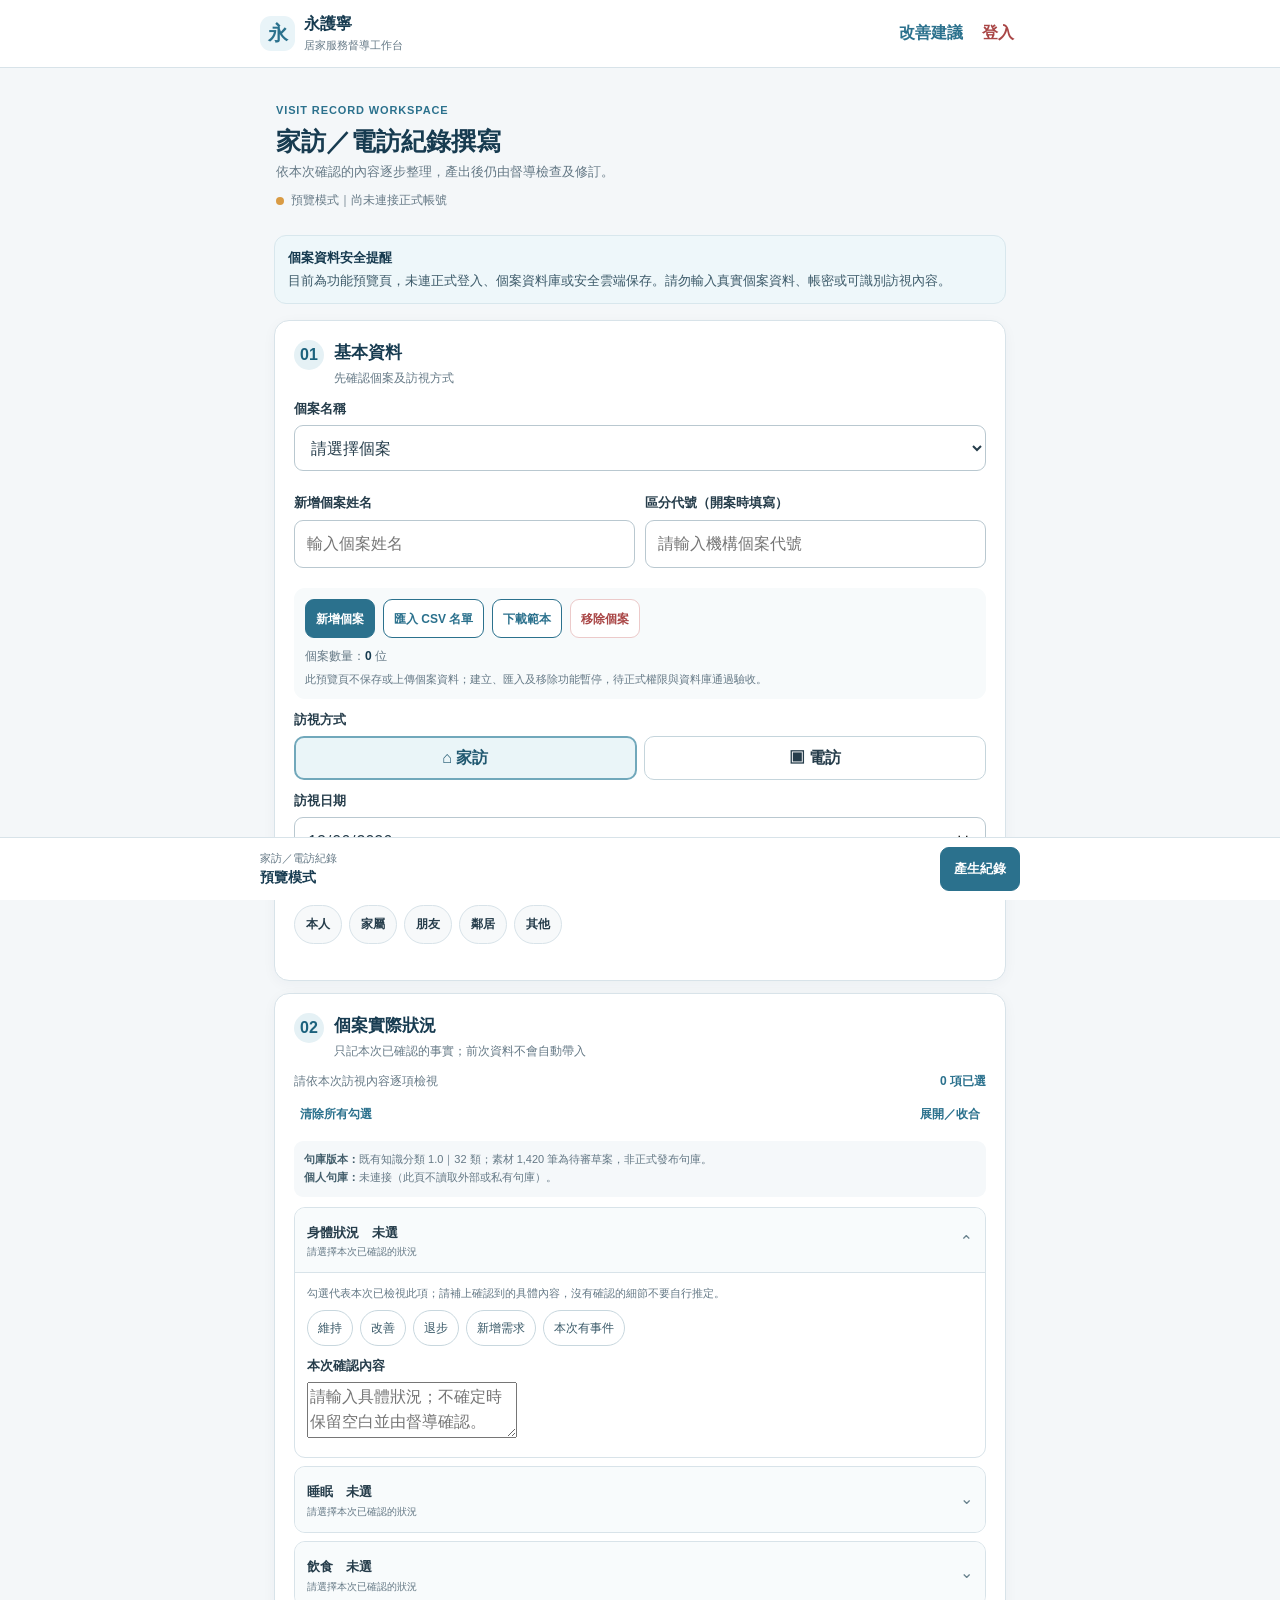
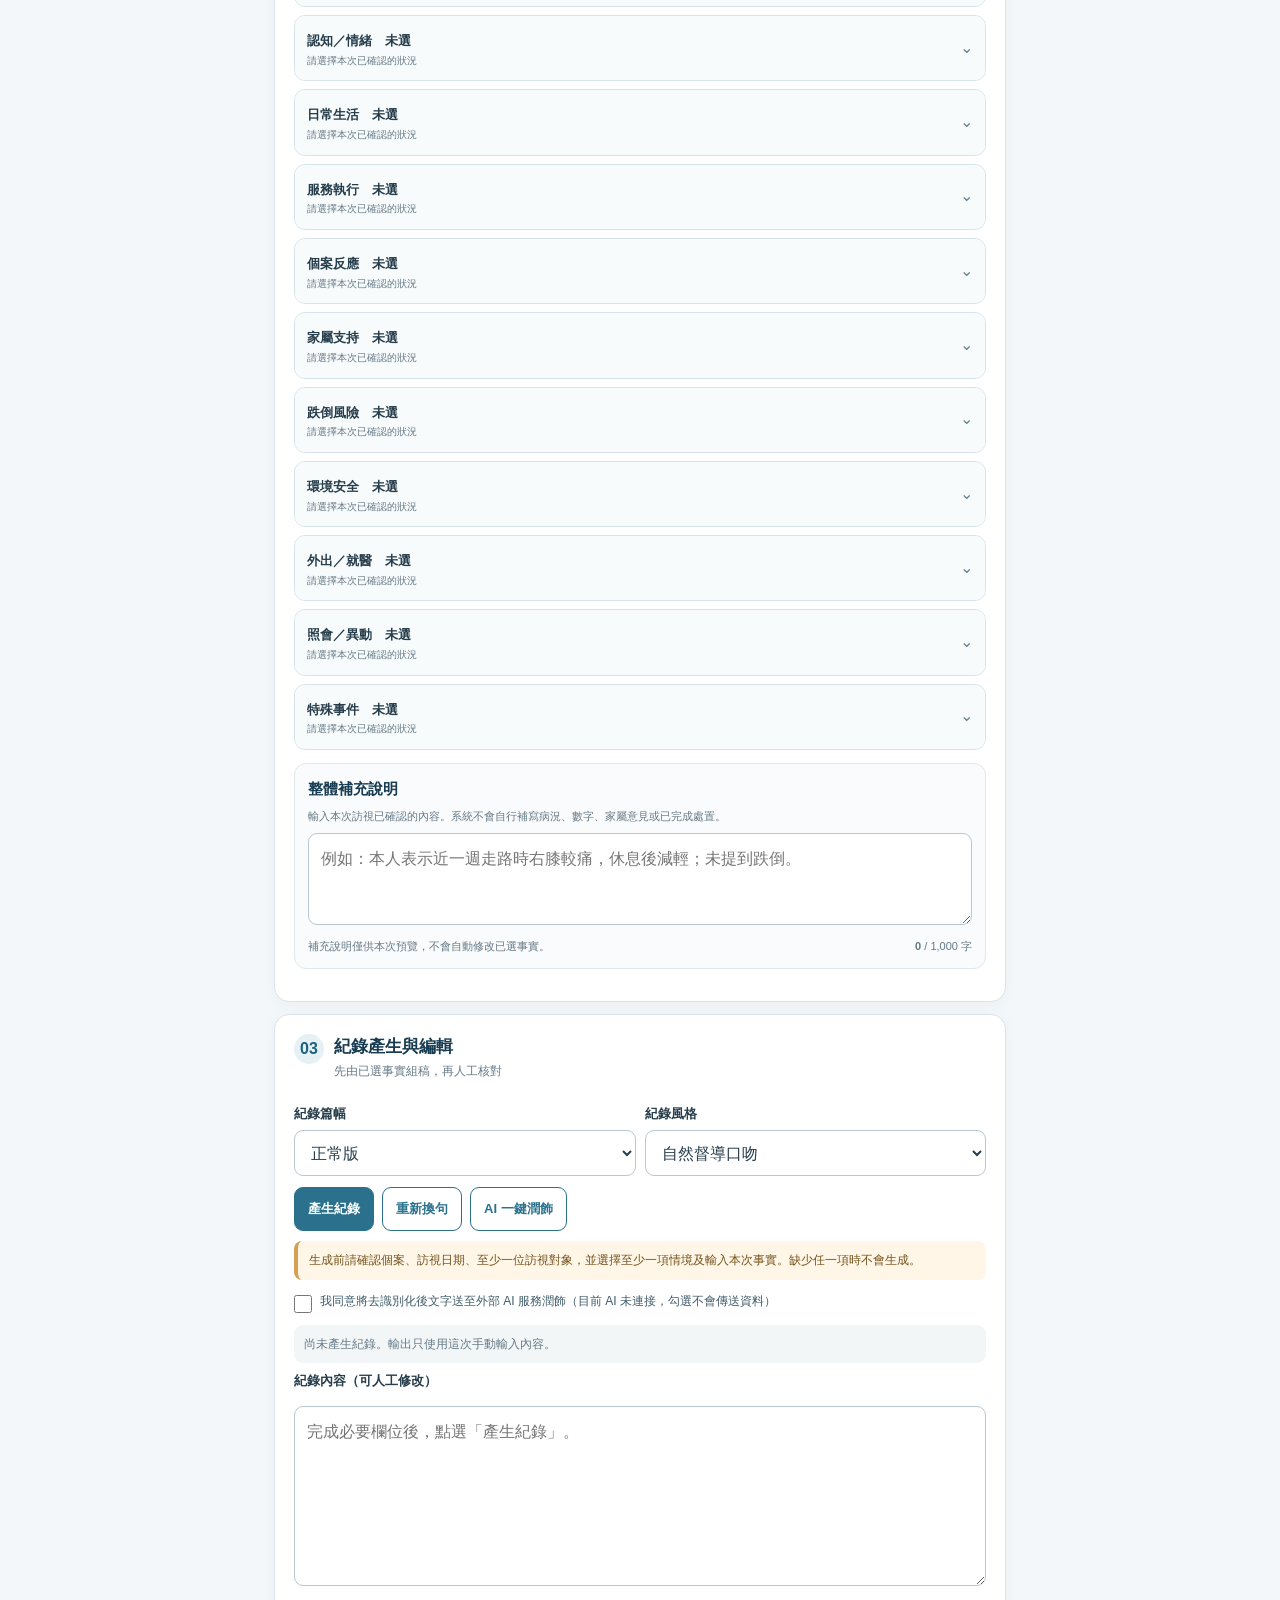
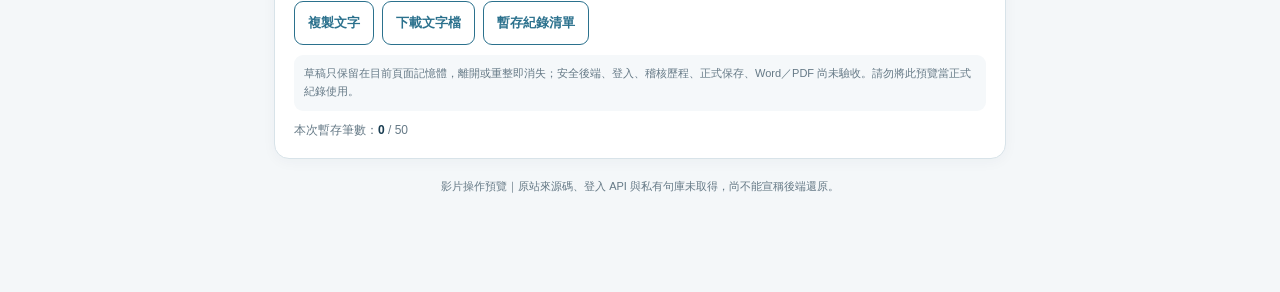
==== video-visit/index.html @ c1dadbeb "feat: add video-faithful visit workbench preview" ====
<!doctype html>
<html lang="zh-Hant">
<head>
<meta charset="utf-8">
<meta name="viewport" content="width=device-width, initial-scale=1, viewport-fit=cover">
<meta name="theme-color" content="#f6f9fb">
<title>家電訪紀錄撰寫｜影片操作預覽</title>
<style>
:root{--navy:#173b50;--blue:#2b718d;--blue2:#e9f4f8;--ink:#263d4b;--muted:#657986;--line:#d8e3e9;--bg:#f4f7f9;--paper:#fff;--warm:#fff6e7;--orange:#986421;--red:#a94646;--green:#24674e;--r:15px}
*{box-sizing:border-box}html{font-family:-apple-system,BlinkMacSystemFont,"Noto Sans TC","Microsoft JhengHei",sans-serif;color:var(--ink);font-size:16px;scroll-behavior:smooth}body{margin:0;background:var(--bg);line-height:1.55}button,input,select,textarea{font:inherit}button{touch-action:manipulation;cursor:pointer}button:focus-visible,input:focus-visible,select:focus-visible,textarea:focus-visible{outline:3px solid #dfa54e;outline-offset:2px}header{background:#fff;border-bottom:1px solid var(--line);padding:12px max(15px,env(safe-area-inset-left));position:sticky;top:0;z-index:4}.headrow{max-width:760px;margin:auto;display:flex;align-items:center;justify-content:space-between;gap:10px}.brand{display:flex;align-items:center;gap:9px;font-weight:800;color:var(--navy)}.brandmark{width:35px;height:35px;border-radius:11px;background:var(--blue2);display:grid;place-items:center;color:var(--blue);font-size:20px}.brand small{display:block;color:var(--muted);font-weight:500;font-size:11px}.head-actions{display:flex;gap:7px}.linkbtn{border:0;background:transparent;color:var(--blue);padding:9px 6px;font-weight:700}.head-actions .linkbtn:last-child{color:var(--red)}main{max-width:760px;margin:auto;padding:16px 14px calc(86px + env(safe-area-inset-bottom))}.eyebrow{font-size:11px;letter-spacing:.08em;color:var(--blue);font-weight:800}.hero{padding:4px 2px 13px}.hero h1{font-size:21px;line-height:1.35;margin:3px 0 4px;color:var(--navy)}.hero p{margin:0;color:var(--muted);font-size:13px}.login-state{margin-top:9px;display:flex;align-items:center;gap:7px;color:var(--muted);font-size:12px}.dot{width:8px;height:8px;border-radius:50%;background:#d99b44;display:inline-block}.notice{border:1px solid #d8e7ed;background:#eef7fa;border-radius:12px;padding:12px 13px;margin:12px 0 16px;font-size:13px;color:#3b5968}.notice strong{display:block;color:var(--navy);margin-bottom:3px}.card{border:1px solid var(--line);border-radius:var(--r);background:var(--paper);padding:15px;margin:12px 0;box-shadow:0 3px 14px #193b4a0a}.step-title{display:flex;align-items:flex-start;gap:10px;margin-bottom:12px}.step-no{border-radius:50%;width:30px;height:30px;flex:none;display:grid;place-items:center;background:#e5f1f5;color:#1c627d;font-weight:800}.step-title h2{font-size:17px;color:var(--navy);margin:0}.step-title p{font-size:12px;color:var(--muted);margin:2px 0 0}.field{margin:11px 0}.field label,.label{display:block;font-weight:700;font-size:13px;margin:0 0 6px}.field input,.field select,.field textarea,.extra textarea,.record-editor{width:100%;border:1px solid #b9c8d0;background:white;border-radius:9px;padding:11px 12px;min-height:46px;color:var(--ink)}.field textarea,.extra textarea,.record-editor{line-height:1.7;resize:vertical}.hint{display:block;font-size:11px;color:var(--muted);margin-top:5px}.row{display:grid;grid-template-columns:1fr 1fr;gap:10px}.btnrow{display:flex;gap:8px;flex-wrap:wrap}.btn{min-height:44px;border:1px solid var(--blue);border-radius:9px;padding:9px 13px;background:var(--blue);color:white;font-size:13px;font-weight:750}.btn.secondary{background:white;color:var(--blue)}.btn.soft{background:var(--blue2);border-color:#c5dce5;color:#24586d}.btn.danger{background:#fff;border-color:#eccaca;color:var(--red)}.btn:disabled{opacity:.52;cursor:not-allowed}.case-tools{background:#f7fafb;border-radius:11px;padding:11px;margin-top:9px}.case-tools .btn{min-height:39px;padding:7px 10px;font-size:12px}.case-count{font-size:12px;color:var(--muted);margin:9px 0 0}.case-count b{color:var(--navy)}.segmented{display:grid;grid-template-columns:1fr 1fr;gap:7px}.segmented button{min-height:44px;border-radius:10px;border:1px solid #c5d5dc;background:#fff;color:var(--ink);font-weight:750}.segmented button[aria-pressed=true]{background:#eaf5f8;border:2px solid #71a8bb;color:#205870}.visit-target{display:flex;flex-wrap:wrap;gap:7px}.target{position:relative}.target input{position:absolute;opacity:0}.target span{display:inline-flex;min-height:39px;align-items:center;padding:7px 11px;border-radius:999px;background:#f7f9fa;border:1px solid var(--line);font-size:12px}.target input:checked+span{background:#e8f3f7;border-color:#78aabd;color:#205b73;font-weight:750}.question-meta{display:flex;justify-content:space-between;align-items:center;gap:8px;margin:8px 0;color:var(--muted);font-size:12px}.counter{font-size:12px;color:var(--blue);font-weight:800}.accordion{border:1px solid var(--line);border-radius:11px;overflow:hidden;margin:8px 0;background:#fff}.accordion-head{width:100%;display:flex;align-items:center;justify-content:space-between;text-align:left;gap:8px;border:0;background:#f8fbfc;padding:12px;color:var(--ink);min-height:47px}.accordion-head strong{font-size:13px}.accordion-head small{display:block;color:var(--muted);font-size:10px;font-weight:500}.arrow{color:#67808c;transition:transform .15s}.accordion.open .arrow{transform:rotate(180deg)}.accordion-body{display:none;padding:12px;border-top:1px solid var(--line)}.accordion.open .accordion-body{display:block}.facts-options{display:flex;flex-wrap:wrap;gap:7px;margin-bottom:10px}.fact-option{border:1px solid #c8d7de;border-radius:999px;background:#fff;color:#385867;padding:7px 10px;min-height:36px;font-size:12px}.fact-option[aria-pressed=true]{background:#e7f3f6;border-color:#6e9fb0;color:#1d5a72;font-weight:750}.small-note{font-size:11px;color:var(--muted);margin:0 0 8px}.extra{border:1px solid #e1e8ec;background:#f9fbfc;border-radius:12px;padding:13px;margin:13px 0}.extra h3{font-size:15px;margin:0 0 8px;color:var(--navy)}.extra textarea{min-height:92px}.countline{display:flex;justify-content:space-between;gap:10px;font-size:11px;color:var(--muted);margin-top:5px}.warning{border-left:4px solid #d4a052;background:var(--warm);color:#74531c;border-radius:8px;padding:10px 11px;margin:10px 0;font-size:12px}.library-info{background:#f5f8fa;border-radius:9px;padding:10px;font-size:11px;color:var(--muted);line-height:1.6;margin:10px 0}.library-info b{color:#435e6b}.step-actions{display:flex;justify-content:space-between;align-items:center;margin:7px 0 12px}.step-actions button{border:0;background:none;color:var(--blue);font-size:12px;font-weight:700;padding:6px}.style-row{display:grid;grid-template-columns:1fr 1fr;gap:9px}.record-editor{min-height:180px;margin:8px 0}.record-status{border-radius:9px;padding:10px;font-size:12px;background:#f3f6f7;color:var(--muted);margin:8px 0}.record-status.ok{background:#eff8f2;color:var(--green)}.record-status.warn{background:var(--warm);color:#79551c}.consent{display:flex;align-items:flex-start;gap:8px;font-size:12px;color:#405c69;margin:12px 0}.consent input{margin:3px 0 0;min-width:18px;min-height:18px}.login-dialog{border:0;border-radius:17px;width:min(440px,calc(100% - 28px));padding:0;box-shadow:0 18px 60px #102c3d42}.login-dialog::backdrop{background:#102c3d88}.dialog-inner{padding:20px}.dialog-title{display:flex;justify-content:space-between;align-items:center}.dialog-title h2{font-size:18px;margin:0;color:var(--navy)}.close{border:0;background:#edf3f5;border-radius:50%;width:36px;height:36px}.auth-tabs{display:grid;grid-template-columns:1fr 1fr;background:#eef4f6;padding:4px;border-radius:11px;margin:15px 0}.auth-tabs button{min-height:39px;border:0;border-radius:8px;background:transparent;color:var(--muted);font-weight:700}.auth-tabs button[aria-selected=true]{background:white;color:var(--navy);box-shadow:0 1px 5px #173b5018}.dialog-link{border:0;background:none;color:var(--blue);padding:7px 0;font-size:12px;text-decoration:underline}.mobile-bottom{position:fixed;bottom:0;left:0;right:0;background:#fff;border-top:1px solid var(--line);padding:9px 14px calc(9px + env(safe-area-inset-bottom));z-index:3}.bottom-inner{max-width:760px;margin:auto;display:flex;align-items:center;justify-content:space-between;gap:12px}.bottom-inner span{font-size:11px;color:var(--muted)}.bottom-inner b{font-size:14px;color:var(--navy)}.toast{position:fixed;left:50%;bottom:86px;transform:translateX(-50%);background:#173b50;color:#fff;border-radius:10px;padding:11px 14px;font-size:12px;z-index:8;max-width:calc(100% - 28px);display:none}.toast.show{display:block}.sr{position:absolute;width:1px;height:1px;overflow:hidden;clip:rect(0,0,0,0)}@media(min-width:700px){main{padding-top:25px}.card{padding:19px}.hero h1{font-size:25px}}@media(max-width:370px){.row,.style-row{grid-template-columns:1fr}.head-actions{gap:1px}.head-actions .linkbtn{font-size:12px}.card{padding:13px}}
</style>
</head>
<body>
<header><div class="headrow">
  <div class="brand"><span class="brandmark" aria-hidden="true">永</span><span>永護寧<small>居家服務督導工作台</small></span></div>
  <div class="head-actions"><button class="linkbtn" id="suggestions">改善建議</button><button class="linkbtn" id="openLogin">登入</button></div>
</div></header>
<main>
  <section class="hero">
    <span class="eyebrow">VISIT RECORD WORKSPACE</span>
    <h1>家訪／電訪紀錄撰寫</h1>
    <p>依本次確認的內容逐步整理，產出後仍由督導檢查及修訂。</p>
    <div class="login-state"><i class="dot"></i><span id="loginState">預覽模式｜尚未連接正式帳號</span><button class="linkbtn" id="logout" hidden>登出</button></div>
  </section>
  <div class="notice"><strong>個案資料安全提醒</strong>目前為功能預覽頁，未連正式登入、個案資料庫或安全雲端保存。請勿輸入真實個案資料、帳密或可識別訪視內容。</div>

  <section class="card" aria-labelledby="step1">
    <div class="step-title"><span class="step-no">01</span><div><h2 id="step1">基本資料</h2><p>先確認個案及訪視方式</p></div></div>
    <div class="field"><label for="caseSelect">個案名稱</label><select id="caseSelect"><option value="">請選擇個案</option></select></div>
    <div class="row">
      <div class="field"><label for="newName">新增個案姓名</label><input id="newName" placeholder="輸入個案姓名" autocomplete="off"></div>
      <div class="field"><label for="caseRef">區分代號（開案時填寫）</label><input id="caseRef" placeholder="請輸入機構個案代號" autocomplete="off"></div>
    </div>
    <div class="case-tools">
      <div class="btnrow">
        <button class="btn" id="addCase">新增個案</button>
        <button class="btn secondary" id="csvButton">匯入 CSV 名單</button>
        <button class="btn secondary" id="templateButton">下載範本</button>
        <button class="btn danger" id="removeCase">移除個案</button>
        <input id="csvFile" class="sr" type="file" accept=".csv,text/csv" aria-label="選擇 CSV 名單">
      </div>
      <p class="case-count">個案數量：<b id="caseCount">0</b> 位</p>
      <span class="hint">此預覽頁不保存或上傳個案資料；建立、匯入及移除功能暫停，待正式權限與資料庫通過驗收。</span>
    </div>
    <div class="field">
      <span class="label">訪視方式</span>
      <div class="segmented"><button type="button" data-visit="家訪" aria-pressed="true">⌂ 家訪</button><button type="button" data-visit="電訪" aria-pressed="false">▣ 電訪</button></div>
    </div>
    <div class="field"><label for="visitDate">訪視日期</label><input id="visitDate" type="date"></div>
    <div class="field"><span class="label">訪視對象（可複選）</span><div class="visit-target" id="participants">
      <label class="target"><input type="checkbox" value="個案本人"><span>本人</span></label>
      <label class="target"><input type="checkbox" value="家屬"><span>家屬</span></label>
      <label class="target"><input type="checkbox" value="朋友"><span>朋友</span></label>
      <label class="target"><input type="checkbox" value="鄰居"><span>鄰居</span></label>
      <label class="target"><input type="checkbox" value="其他"><span>其他</span></label>
    </div></div>
  </section>

  <section class="card" aria-labelledby="step2">
    <div class="step-title"><span class="step-no">02</span><div><h2 id="step2">個案實際狀況</h2><p>只記本次已確認的事實；前次資料不會自動帶入</p></div></div>
    <div class="question-meta"><span>請依本次訪視內容逐項檢視</span><span class="counter"><b id="selectedCount">0</b> 項已選</span></div>
    <div class="step-actions"><button id="clearFacts">清除所有勾選</button><button id="openAll">展開／收合</button></div>
    <div class="library-info"><b>句庫版本：</b>既有知識分類 1.0｜32 類；素材 1,420 筆為待審草案，非正式發布句庫。<br><b>個人句庫：</b>未連接（此頁不讀取外部或私有句庫）。</div>
    <div id="accordionRoot"></div>
    <div class="extra">
      <h3>整體補充說明</h3>
      <p class="small-note">輸入本次訪視已確認的內容。系統不會自行補寫病況、數字、家屬意見或已完成處置。</p>
      <textarea id="extraNotes" maxlength="1000" placeholder="例如：本人表示近一週走路時右膝較痛，休息後減輕；未提到跌倒。"></textarea>
      <div class="countline"><span>補充說明僅供本次預覽，不會自動修改已選事實。</span><span><b id="charCount">0</b> / 1,000 字</span></div>
    </div>
  </section>

  <section class="card" aria-labelledby="step3">
    <div class="step-title"><span class="step-no">03</span><div><h2 id="step3">紀錄產生與編輯</h2><p>先由已選事實組稿，再人工核對</p></div></div>
    <div class="style-row">
      <div class="field"><label for="length">紀錄篇幅</label><select id="length"><option value="normal">正常版</option><option value="short">簡易版</option><option value="detailed">詳細版</option></select></div>
      <div class="field"><label for="tone">紀錄風格</label><select id="tone"><option value="natural">自然督導口吻</option><option value="plain">簡明白話</option></select></div>
    </div>
    <div class="btnrow">
      <button class="btn" id="generate">產生紀錄</button>
      <button class="btn secondary" id="rephrase">重新換句</button>
      <button class="btn secondary" id="polish">AI 一鍵潤飾</button>
    </div>
    <div class="warning">生成前請確認個案、訪視日期、至少一位訪視對象，並選擇至少一項情境及輸入本次事實。缺少任一項時不會生成。</div>
    <label class="consent"><input id="aiConsent" type="checkbox"><span>我同意將去識別化後文字送至外部 AI 服務潤飾（目前 AI 未連接，勾選不會傳送資料）</span></label>
    <div id="recordStatus" class="record-status" role="status" aria-live="polite">尚未產生紀錄。輸出只使用這次手動輸入內容。</div>
    <label class="label" for="recordEditor">紀錄內容（可人工修改）</label>
    <textarea id="recordEditor" class="record-editor" maxlength="4000" placeholder="完成必要欄位後，點選「產生紀錄」。"></textarea>
    <div class="btnrow"><button class="btn secondary" id="copyRecord">複製文字</button><button class="btn secondary" id="downloadRecord">下載文字檔</button><button class="btn secondary" id="saveDraft">暫存紀錄清單</button></div>
    <div class="library-info">草稿只保留在目前頁面記憶體，離開或重整即消失；安全後端、登入、稽核歷程、正式保存、Word／PDF 尚未驗收。請勿將此預覽當正式紀錄使用。</div>
    <p class="case-count">本次暫存筆數：<b id="draftCount">0</b> / 50</p>
  </section>
  <p class="hint" style="text-align:center;padding:7px 4px 0">影片操作預覽｜原站來源碼、登入 API 與私有句庫未取得，尚不能宣稱後端還原。</p>
</main>
<div class="mobile-bottom"><div class="bottom-inner"><span>家訪／電訪紀錄<br><b>預覽模式</b></span><button class="btn" id="bottomGenerate">產生紀錄</button></div></div>
<div id="toast" class="toast" role="status" aria-live="polite"></div>
<dialog class="login-dialog" id="loginDialog">
 <div class="dialog-inner">
  <div class="dialog-title"><h2>永護寧工作台帳號</h2><button class="close" type="button" id="closeLogin" aria-label="關閉">×</button></div>
  <div class="auth-tabs"><button id="tabLogin" aria-selected="true">登入</button><button id="tabRegister" aria-selected="false">註冊</button></div>
  <form id="authForm">
   <div class="field"><label for="email">會員 Email</label><input id="email" type="email" autocomplete="email" placeholder="請輸入 Email" required></div>
   <div class="field"><label for="password">密碼</label><input id="password" type="password" autocomplete="current-password" placeholder="請輸入密碼" required minlength="8"></div>
   <button class="btn" type="submit" style="width:100%">登入家電訪網站</button>
  </form>
  <button class="dialog-link" id="forgotPassword">忘記密碼？</button>
  <div class="warning">登入／註冊畫面僅依錄影呈現互動樣式；正式身分驗證尚未接通。請勿輸入真實密碼。</div>
 </div>
</dialog>
<script>
"use strict";
const $=id=>document.getElementById(id);
const categories=["身體狀況","睡眠","飲食","認知／情緒","日常生活","服務執行","個案反應","家屬支持","跌倒風險","環境安全","外出／就醫","照會／異動","特殊事件"];
const state={visitType:"家訪",open:0,selected:new Set(),drafts:[],versions:[],text:"",rephrase:0,allOpen:false};
const today=new Date();$("visitDate").value=[today.getFullYear(),String(today.getMonth()+1).padStart(2,"0"),String(today.getDate()).padStart(2,"0")].join("-");
function toast(s){const el=$("toast");el.textContent=s;el.classList.add("show");clearTimeout(window.toastTimer);window.toastTimer=setTimeout(()=>el.classList.remove("show"),2600)}
function safeAlert(s){window.alert(s)}
function accordionMarkup(){const root=$("accordionRoot");root.replaceChildren();categories.forEach((name,i)=>{const box=document.createElement("section");box.className="accordion"+(state.open===i||state.allOpen?" open":"");box.dataset.index=i;
const head=document.createElement("button");head.type="button";head.className="accordion-head";head.setAttribute("aria-expanded",String(box.classList.contains("open")));head.innerHTML="<span><strong></strong><small>請選擇本次已確認的狀況</small></span><span class='arrow' aria-hidden='true'>⌄</span>";head.querySelector("strong").textContent=name+"　"+(state.selected.has(name)?"✓":"未選");
head.addEventListener("click",()=>{state.allOpen=false;state.open=box.classList.contains("open")?-1:i;accordionMarkup();});
const body=document.createElement("div");body.className="accordion-body";
const desc=document.createElement("p");desc.className="small-note";desc.textContent="勾選代表本次已檢視此項；請補上確認到的具體內容，沒有確認的細節不要自行推定。";
const options=document.createElement("div");options.className="facts-options";
["維持","改善","退步","新增需求","本次有事件"].forEach(label=>{const b=document.createElement("button");b.type="button";b.className="fact-option";b.textContent=label;b.setAttribute("aria-pressed",String(state.selected.has(name)));b.addEventListener("click",()=>{if(state.selected.has(name))state.selected.delete(name);else state.selected.add(name);state.open=i;accordionMarkup();$("selectedCount").textContent=String(state.selected.size);const ta=$("detail-"+i);if(ta){ta.focus({preventScroll:true});}});options.appendChild(b)});
const label=document.createElement("label");label.className="label";label.htmlFor="detail-"+i;label.textContent="本次確認內容";
const area=document.createElement("textarea");area.id="detail-"+i;area.rows=2;area.maxLength=600;area.placeholder="請輸入具體狀況；不確定時保留空白並由督導確認。";area.value=window.factDetails?.[i]||"";area.addEventListener("input",()=>{window.factDetails=window.factDetails||{};window.factDetails[i]=area.value});
body.append(desc,options,label,area);box.append(head,body);root.appendChild(box);});$("selectedCount").textContent=String(state.selected.size)}
accordionMarkup();
document.querySelectorAll("[data-visit]").forEach(b=>b.addEventListener("click",()=>{state.visitType=b.dataset.visit;document.querySelectorAll("[data-visit]").forEach(x=>x.setAttribute("aria-pressed",String(x===b)));toast("訪視方式已切換為"+state.visitType+"；其他欄位已保留。")}));
$("clearFacts").addEventListener("click",()=>{if(!state.selected.size&&!Object.values(window.factDetails||{}).some(Boolean)){toast("目前沒有已選情境");return}if(!confirm("要清除本次所有情境勾選及情境內容嗎？"))return;state.selected.clear();window.factDetails={};accordionMarkup();$("extraNotes").value="";$("charCount").textContent="0";$("recordEditor").value="";state.text="";$("recordStatus").textContent="已清除勾選及本次補充；未連接資料庫，無任何資料寫入。"});
$("openAll").addEventListener("click",()=>{state.allOpen=!state.allOpen;state.open=-1;accordionMarkup();toast(state.allOpen?"已展開情境區塊":"已收合情境區塊")});
$("extraNotes").addEventListener("input",e=>$("charCount").textContent=String(e.target.value.length));
$("suggestions").addEventListener("click",()=>safeAlert("改善建議：此分支目前先還原影片可見操作；登入、17項正式模組、雲端保存與角色權限待以正式規格與受控環境驗收。"));
$("openLogin").addEventListener("click",()=>$("loginDialog").showModal());
$("closeLogin").addEventListener("click",()=>$("loginDialog").close());
$("loginDialog").addEventListener("click",e=>{if(e.target===$("loginDialog"))$("loginDialog").close()});
$("tabLogin").addEventListener("click",()=>{ $("tabLogin").setAttribute("aria-selected","true");$("tabRegister").setAttribute("aria-selected","false");$("authForm").querySelector("button[type=submit]").textContent="登入家電訪網站";$("password").autocomplete="current-password";});
$("tabRegister").addEventListener("click",()=>{ $("tabLogin").setAttribute("aria-selected","false");$("tabRegister").setAttribute("aria-selected","true");$("authForm").querySelector("button[type=submit]").textContent="建立帳號";$("password").autocomplete="new-password";});
$("forgotPassword").addEventListener("click",()=>toast("密碼重設尚未接上正式帳號服務。"));
$("authForm").addEventListener("submit",e=>{e.preventDefault();toast("登入尚未連接；輸入內容不會送出或儲存。")});
$("logout").addEventListener("click",()=>toast("目前未登入正式帳號。"));
function participants(){return [...document.querySelectorAll("#participants input:checked")].map(x=>x.value)}
function collectFacts(){const details=window.factDetails||{};return [...state.selected].map(name=>{const idx=categories.indexOf(name);return {name,text:(details[idx]||"").trim()}})}
function generate(){const caseName=$("caseSelect").value,date=$("visitDate").value,targets=participants(),facts=collectFacts(),extra=$("extraNotes").value.trim();const missing=[];if(!caseName)missing.push("個案");if(!date)missing.push("訪視日期");if(!targets.length)missing.push("訪視對象");if(!facts.length)missing.push("至少一項情境");if(!facts.some(x=>x.text)||!extra)missing.push("本次確認內容");
if(missing.length){$("recordStatus").className="record-status warn";$("recordStatus").textContent="尚不能生成，請補齊："+missing.join("、")+"。";$("recordEditor").focus({preventScroll:true});return}
const lines=[];lines.push(date+"進行"+state.visitType+"，訪視對象為"+targets.join("、")+"。");facts.forEach(f=>{if(f.text)lines.push(f.name+"："+f.text.replace(/[。；;]+$/,"")+"。")});if(extra)lines.push(extra.replace(/[。；;]+$/,"")+"。");
let output=lines.join("");if($("length").value==="short")output=lines.filter((_,i)=>i<3).join("");if($("length").value==="detailed")output=lines.join("");state.text=output;state.versions.push(output);state.rephrase=0;$("recordEditor").value=output;$("recordStatus").className="record-status ok";$("recordStatus").textContent="已依本次已輸入事實產生預覽。請逐句核對；此版本尚未保存至受控後端。";toast("紀錄預覽已產生")}
$("generate").addEventListener("click",generate);$("bottomGenerate").addEventListener("click",()=>{generate();$("step3").scrollIntoView({behavior:"smooth",block:"start"})});
$("rephrase").addEventListener("click",()=>{const text=$("recordEditor").value;if(!text.trim()){toast("請先產生紀錄");return}const prefix=[...state.selected].join("、");const intro=state.rephrase%2===0?"本次"+state.visitType+"紀錄（"+prefix+"）：":"訪視摘要（"+prefix+"）：";const body=state.versions.at(-1)||text;const next=intro+body.replace(/^(\d{4}-\d{2}-\d{2}進行[^。]*。)/,"");state.rephrase++;state.versions.push(next);$("recordEditor").value=next;state.text=next;$("recordStatus").textContent="已建立另一個表達版本；原已輸入事實仍保留在前一版本，可復原。";toast("已換用另一種開頭")});
$("recordEditor").addEventListener("input",e=>state.text=e.target.value);
$("polish").addEventListener("click",()=>{if(!$("aiConsent").checked){toast("請先閱讀並勾選 AI 潤飾同意");return}toast("AI 未接通，沒有任何文字送出；目前不會執行潤飾。")});
$("copyRecord").addEventListener("click",async()=>{const t=$("recordEditor").value;if(!t){toast("目前沒有可複製的紀錄");return}try{await navigator.clipboard.writeText(t);toast("已複製紀錄文字")}catch{const a=$("recordEditor");a.focus();a.select();toast("請使用裝置的複製功能") }});
$("downloadRecord").addEventListener("click",()=>{const t=$("recordEditor").value;if(!t){toast("目前沒有可下載的紀錄");return}const blob=new Blob([t],{type:"text/plain;charset=utf-8"});const a=document.createElement("a");a.href=URL.createObjectURL(blob);a.download="家電訪紀錄預覽.txt";a.click();URL.revokeObjectURL(a.href);toast("已下載本機文字檔")});
$("saveDraft").addEventListener("click",()=>{if(!$("recordEditor").value.trim()){toast("請先產生或輸入紀錄");return}if(state.drafts.length>=50){toast("本頁暫存已達50筆，請先匯出或清除");return}state.drafts.push({text:$("recordEditor").value,date:$("visitDate").value,type:state.visitType,at:new Date().toISOString()});$("draftCount").textContent=String(state.drafts.length);toast("已暫存於目前頁面記憶體；離開頁面會清除")});
$("addCase").addEventListener("click",()=>toast("新增個案已鎖定；待登入權限與安全資料庫驗收後開放。"));
$("csvButton").addEventListener("click",()=>toast("正式個案 CSV 匯入暫停；此預覽頁不讀取名冊檔案。"));
$("templateButton").addEventListener("click",()=>{const csv="個案代號,個案姓名\r\n";const blob=new Blob(["\ufeff"+csv],{type:"text/csv;charset=utf-8"});const a=document.createElement("a");a.href=URL.createObjectURL(blob);a.download="個案匯入欄位範本.csv";a.click();URL.revokeObjectURL(a.href);toast("已下載空白欄位範本（無個案資料）")});
$("removeCase").addEventListener("click",()=>toast("目前沒有載入個案，移除功能未開放。"));
</script>
</body>
</html>
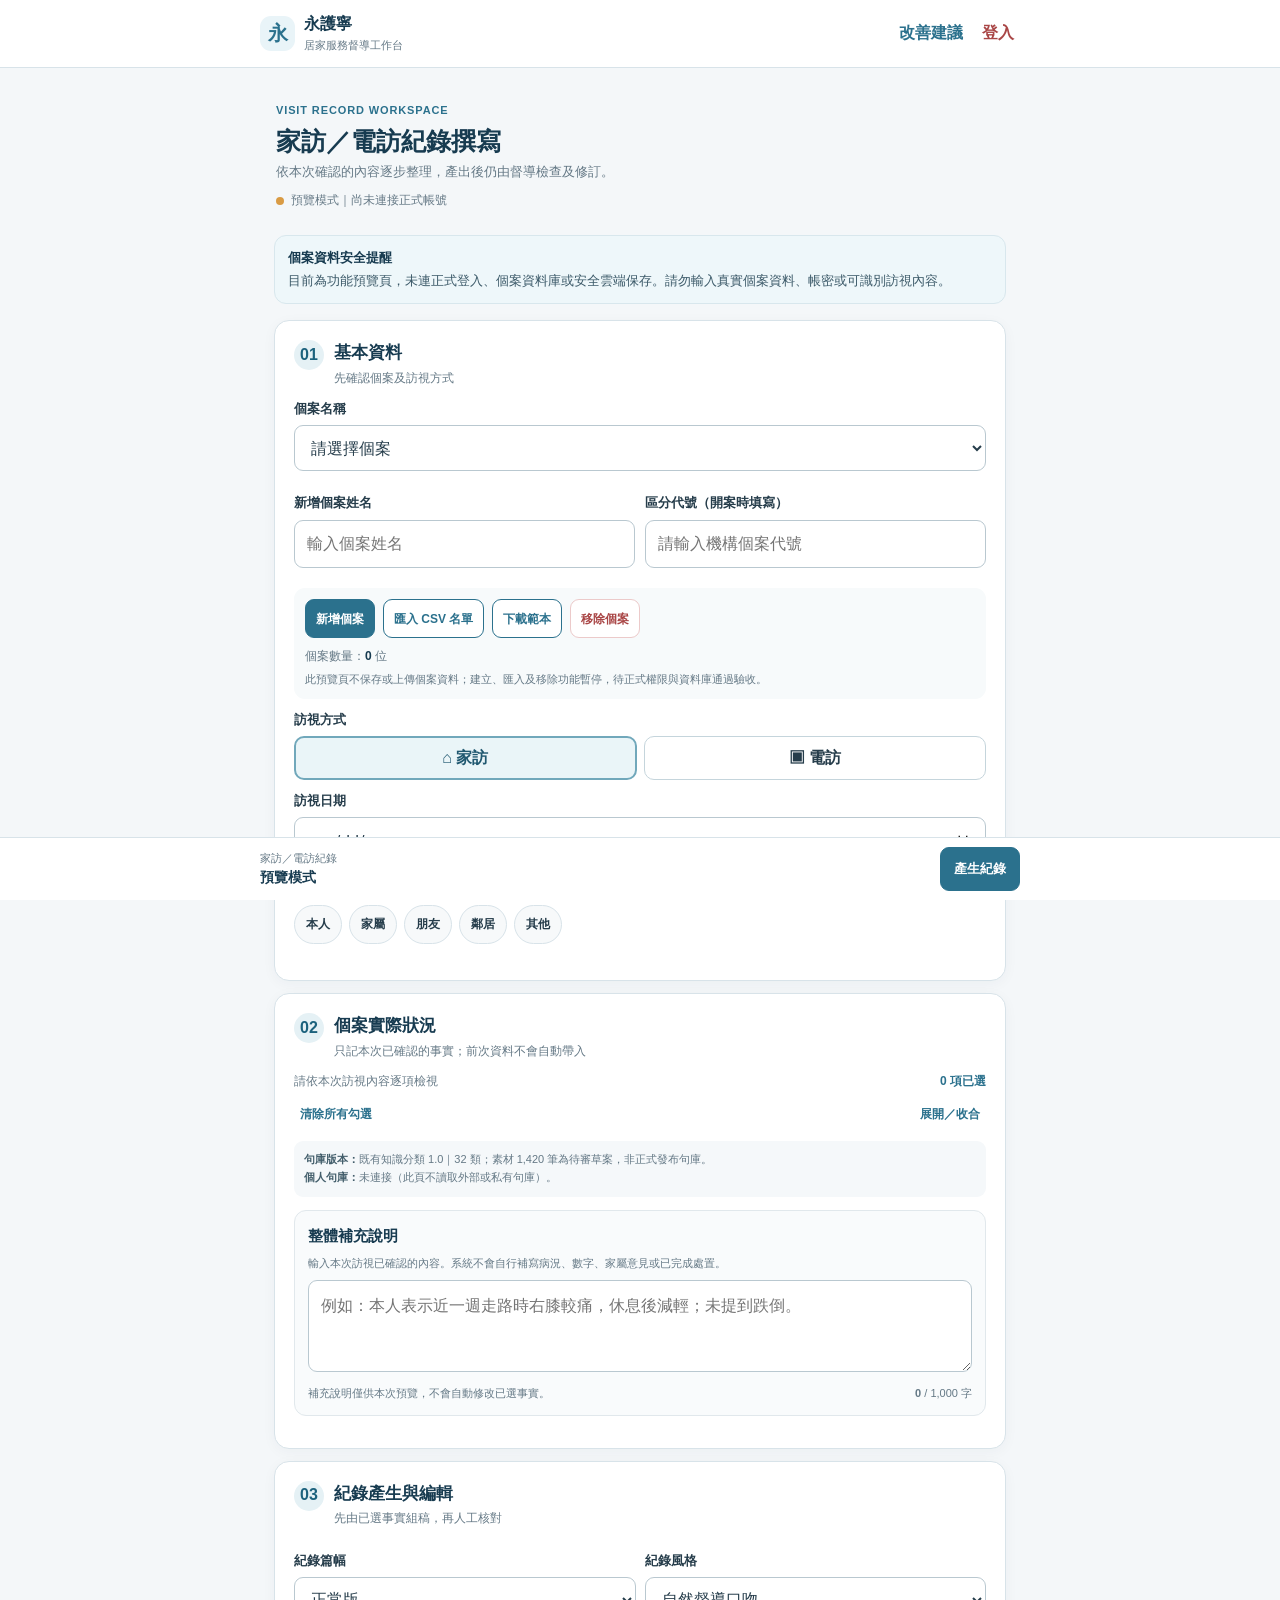
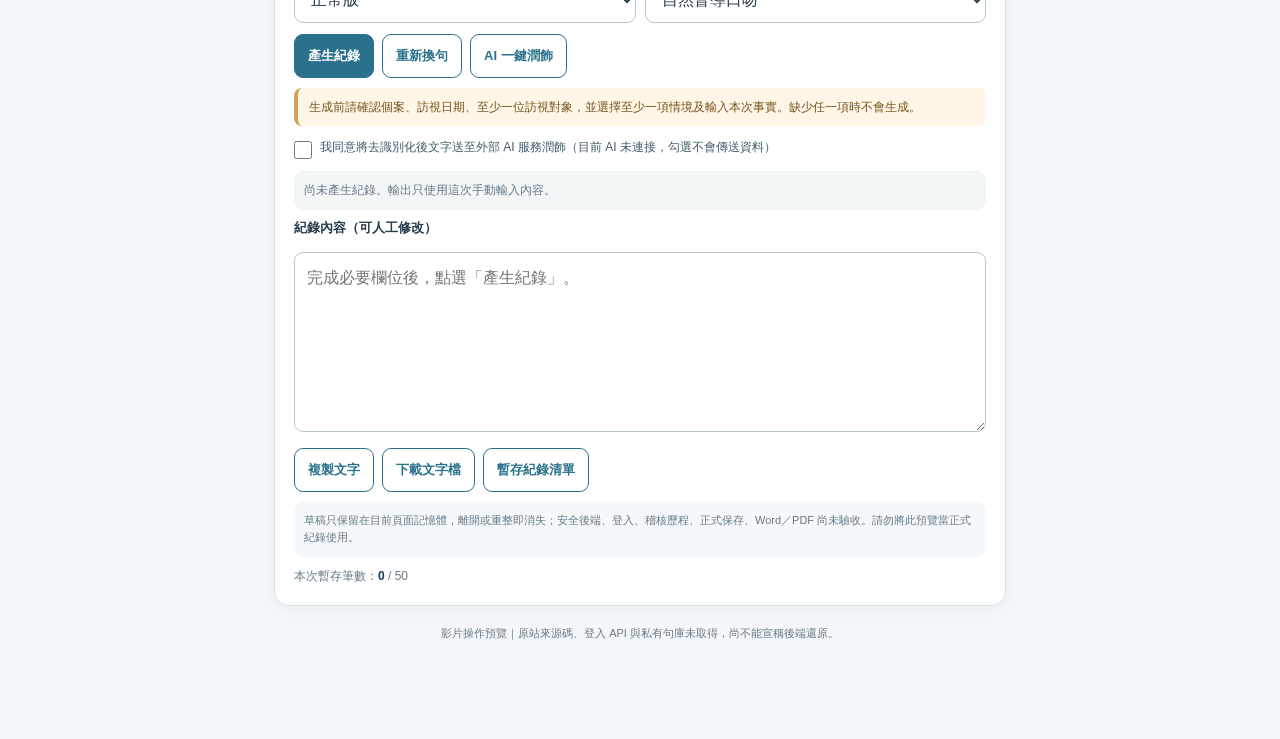
==== commit 054be312: "fix: preserve selected status and all facts in generated versions" ====
--- a/video-visit/index.html
+++ b/video-visit/index.html
@@ -111,17 +111,17 @@
 "use strict";
 const $=id=>document.getElementById(id);
 const categories=["身體狀況","睡眠","飲食","認知／情緒","日常生活","服務執行","個案反應","家屬支持","跌倒風險","環境安全","外出／就醫","照會／異動","特殊事件"];
-const state={visitType:"家訪",open:0,selected:new Set(),drafts:[],versions:[],text:"",rephrase:0,allOpen:false};
+const state={visitType:"家訪",open:0,selected:new Map(),drafts:[],versions:[],baseText:"",text:"",rephrase:0,allOpen:false};
 const today=new Date();$("visitDate").value=[today.getFullYear(),String(today.getMonth()+1).padStart(2,"0"),String(today.getDate()).padStart(2,"0")].join("-");
 function toast(s){const el=$("toast");el.textContent=s;el.classList.add("show");clearTimeout(window.toastTimer);window.toastTimer=setTimeout(()=>el.classList.remove("show"),2600)}
 function safeAlert(s){window.alert(s)}
 function accordionMarkup(){const root=$("accordionRoot");root.replaceChildren();categories.forEach((name,i)=>{const box=document.createElement("section");box.className="accordion"+(state.open===i||state.allOpen?" open":"");box.dataset.index=i;
-const head=document.createElement("button");head.type="button";head.className="accordion-head";head.setAttribute("aria-expanded",String(box.classList.contains("open")));head.innerHTML="<span><strong></strong><small>請選擇本次已確認的狀況</small></span><span class='arrow' aria-hidden='true'>⌄</span>";head.querySelector("strong").textContent=name+"　"+(state.selected.has(name)?"✓":"未選");
+const head=document.createElement("button");head.type="button";head.className="accordion-head";head.setAttribute("aria-expanded",String(box.classList.contains("open")));head.innerHTML="<span><strong></strong><small>請選擇本次已確認的狀況</small></span><span class='arrow' aria-hidden='true'>⌄</span>";head.querySelector("strong").textContent=name+"　"+(state.selected.has(name)?("✓ "+state.selected.get(name)):"未選");
 head.addEventListener("click",()=>{state.allOpen=false;state.open=box.classList.contains("open")?-1:i;accordionMarkup();});
 const body=document.createElement("div");body.className="accordion-body";
 const desc=document.createElement("p");desc.className="small-note";desc.textContent="勾選代表本次已檢視此項；請補上確認到的具體內容，沒有確認的細節不要自行推定。";
 const options=document.createElement("div");options.className="facts-options";
-["維持","改善","退步","新增需求","本次有事件"].forEach(label=>{const b=document.createElement("button");b.type="button";b.className="fact-option";b.textContent=label;b.setAttribute("aria-pressed",String(state.selected.has(name)));b.addEventListener("click",()=>{if(state.selected.has(name))state.selected.delete(name);else state.selected.add(name);state.open=i;accordionMarkup();$("selectedCount").textContent=String(state.selected.size);const ta=$("detail-"+i);if(ta){ta.focus({preventScroll:true});}});options.appendChild(b)});
+["維持","改善","退步","新增需求","本次有事件"].forEach(label=>{const b=document.createElement("button");b.type="button";b.className="fact-option";b.textContent=label;b.setAttribute("aria-pressed",String(state.selected.get(name)===label));b.addEventListener("click",()=>{if(state.selected.get(name)===label)state.selected.delete(name);else state.selected.set(name,label);state.open=i;accordionMarkup();$("selectedCount").textContent=String(state.selected.size);const ta=$("detail-"+i);if(ta){ta.focus({preventScroll:true});}});options.appendChild(b)});
 const label=document.createElement("label");label.className="label";label.htmlFor="detail-"+i;label.textContent="本次確認內容";
 const area=document.createElement("textarea");area.id="detail-"+i;area.rows=2;area.maxLength=600;area.placeholder="請輸入具體狀況；不確定時保留空白並由督導確認。";area.value=window.factDetails?.[i]||"";area.addEventListener("input",()=>{window.factDetails=window.factDetails||{};window.factDetails[i]=area.value});
 body.append(desc,options,label,area);box.append(head,body);root.appendChild(box);});$("selectedCount").textContent=String(state.selected.size)}
@@ -140,14 +140,14 @@
 $("authForm").addEventListener("submit",e=>{e.preventDefault();toast("登入尚未連接；輸入內容不會送出或儲存。")});
 $("logout").addEventListener("click",()=>toast("目前未登入正式帳號。"));
 function participants(){return [...document.querySelectorAll("#participants input:checked")].map(x=>x.value)}
-function collectFacts(){const details=window.factDetails||{};return [...state.selected].map(name=>{const idx=categories.indexOf(name);return {name,text:(details[idx]||"").trim()}})}
-function generate(){const caseName=$("caseSelect").value,date=$("visitDate").value,targets=participants(),facts=collectFacts(),extra=$("extraNotes").value.trim();const missing=[];if(!caseName)missing.push("個案");if(!date)missing.push("訪視日期");if(!targets.length)missing.push("訪視對象");if(!facts.length)missing.push("至少一項情境");if(!facts.some(x=>x.text)||!extra)missing.push("本次確認內容");
+function collectFacts(){const details=window.factDetails||{};return [...state.selected.entries()].map(([name,status])=>{const idx=categories.indexOf(name);return {name,status,text:(details[idx]||"").trim()}})}
+function generate(){const caseName=$("caseSelect").value,date=$("visitDate").value,targets=participants(),facts=collectFacts(),extra=$("extraNotes").value.trim();const missing=[];if(!caseName)missing.push("個案");if(!date)missing.push("訪視日期");if(!targets.length)missing.push("訪視對象");if(!facts.length)missing.push("至少一項情境");if(!facts.some(x=>x.text)&&!extra)missing.push("本次確認內容");
 if(missing.length){$("recordStatus").className="record-status warn";$("recordStatus").textContent="尚不能生成，請補齊："+missing.join("、")+"。";$("recordEditor").focus({preventScroll:true});return}
-const lines=[];lines.push(date+"進行"+state.visitType+"，訪視對象為"+targets.join("、")+"。");facts.forEach(f=>{if(f.text)lines.push(f.name+"："+f.text.replace(/[。；;]+$/,"")+"。")});if(extra)lines.push(extra.replace(/[。；;]+$/,"")+"。");
-let output=lines.join("");if($("length").value==="short")output=lines.filter((_,i)=>i<3).join("");if($("length").value==="detailed")output=lines.join("");state.text=output;state.versions.push(output);state.rephrase=0;$("recordEditor").value=output;$("recordStatus").className="record-status ok";$("recordStatus").textContent="已依本次已輸入事實產生預覽。請逐句核對；此版本尚未保存至受控後端。";toast("紀錄預覽已產生")}
+const intro=date+"進行"+state.visitType+"，訪視對象為"+targets.join("、")+"。";const detailLines=facts.filter(f=>f.text).map(f=>f.name+"（"+f.status+"）："+f.text.replace(/[。；;]+$/,"")+"。");if(extra)detailLines.push(extra.replace(/[。；;]+$/,"")+"。");let output;
+if($("length").value==="detailed")output=intro+"\n"+detailLines.join("\n");else if($("length").value==="short")output=intro+detailLines.join("");else output=intro+detailLines.join($("tone").value==="plain"?"\n":"");
+state.baseText=output;state.text=output;state.versions.push(output);state.rephrase=0;$("recordEditor").value=output;$("recordStatus").className="record-status ok";$("recordStatus").textContent="已依本次已輸入事實產生預覽。各篇幅均保留已輸入的事實；請逐句核對。此版本尚未保存至受控後端。";toast("紀錄預覽已產生")}
 $("generate").addEventListener("click",generate);$("bottomGenerate").addEventListener("click",()=>{generate();$("step3").scrollIntoView({behavior:"smooth",block:"start"})});
-$("rephrase").addEventListener("click",()=>{const text=$("recordEditor").value;if(!text.trim()){toast("請先產生紀錄");return}const prefix=[...state.selected].join("、");const intro=state.rephrase%2===0?"本次"+state.visitType+"紀錄（"+prefix+"）：":"訪視摘要（"+prefix+"）：";const body=state.versions.at(-1)||text;const next=intro+body.replace(/^(\d{4}-\d{2}-\d{2}進行[^。]*。)/,"");state.rephrase++;state.versions.push(next);$("recordEditor").value=next;state.text=next;$("recordStatus").textContent="已建立另一個表達版本；原已輸入事實仍保留在前一版本，可復原。";toast("已換用另一種開頭")});
-$("recordEditor").addEventListener("input",e=>state.text=e.target.value);
+$("rephrase").addEventListener("click",()=>{if(!$("recordEditor").value.trim()){toast("請先產生紀錄");return}const labels=[...state.selected.entries()].map(([n,v])=>n+"（"+v+"）").join("、");const intro=state.rephrase%2===0?"本次"+state.visitType+"紀錄："+ "訪視摘要：";const next=intro+state.baseText;state.rephrase++;state.versions.push(next);$("recordEditor").value=next;state.text=next;$("recordStatus").textContent="已建立另一個表達版本；所有原始輸入與事實用字保留。可再次點選回到前一種呈現。";toast("已更換紀錄開頭")});
 $("polish").addEventListener("click",()=>{if(!$("aiConsent").checked){toast("請先閱讀並勾選 AI 潤飾同意");return}toast("AI 未接通，沒有任何文字送出；目前不會執行潤飾。")});
 $("copyRecord").addEventListener("click",async()=>{const t=$("recordEditor").value;if(!t){toast("目前沒有可複製的紀錄");return}try{await navigator.clipboard.writeText(t);toast("已複製紀錄文字")}catch{const a=$("recordEditor");a.focus();a.select();toast("請使用裝置的複製功能") }});
 $("downloadRecord").addEventListener("click",()=>{const t=$("recordEditor").value;if(!t){toast("目前沒有可下載的紀錄");return}const blob=new Blob([t],{type:"text/plain;charset=utf-8"});const a=document.createElement("a");a.href=URL.createObjectURL(blob);a.download="家電訪紀錄預覽.txt";a.click();URL.revokeObjectURL(a.href);toast("已下載本機文字檔")});
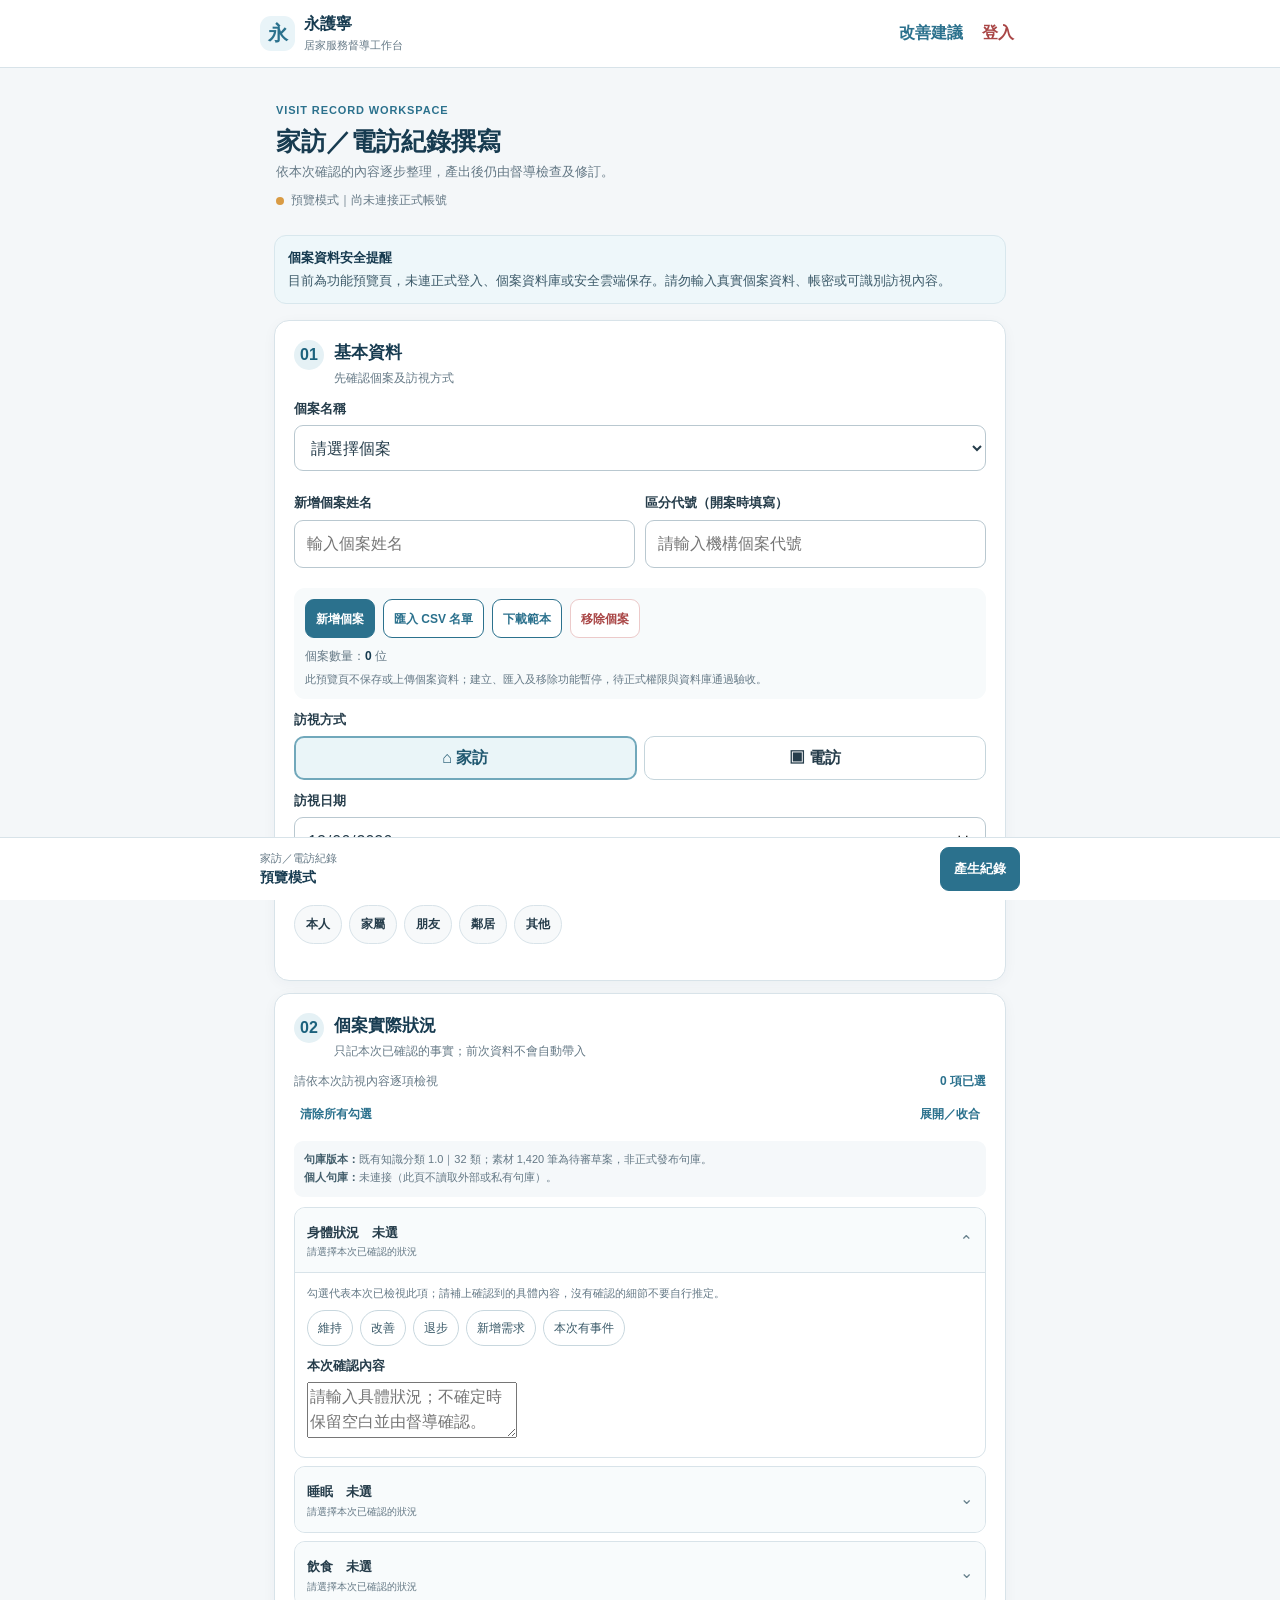
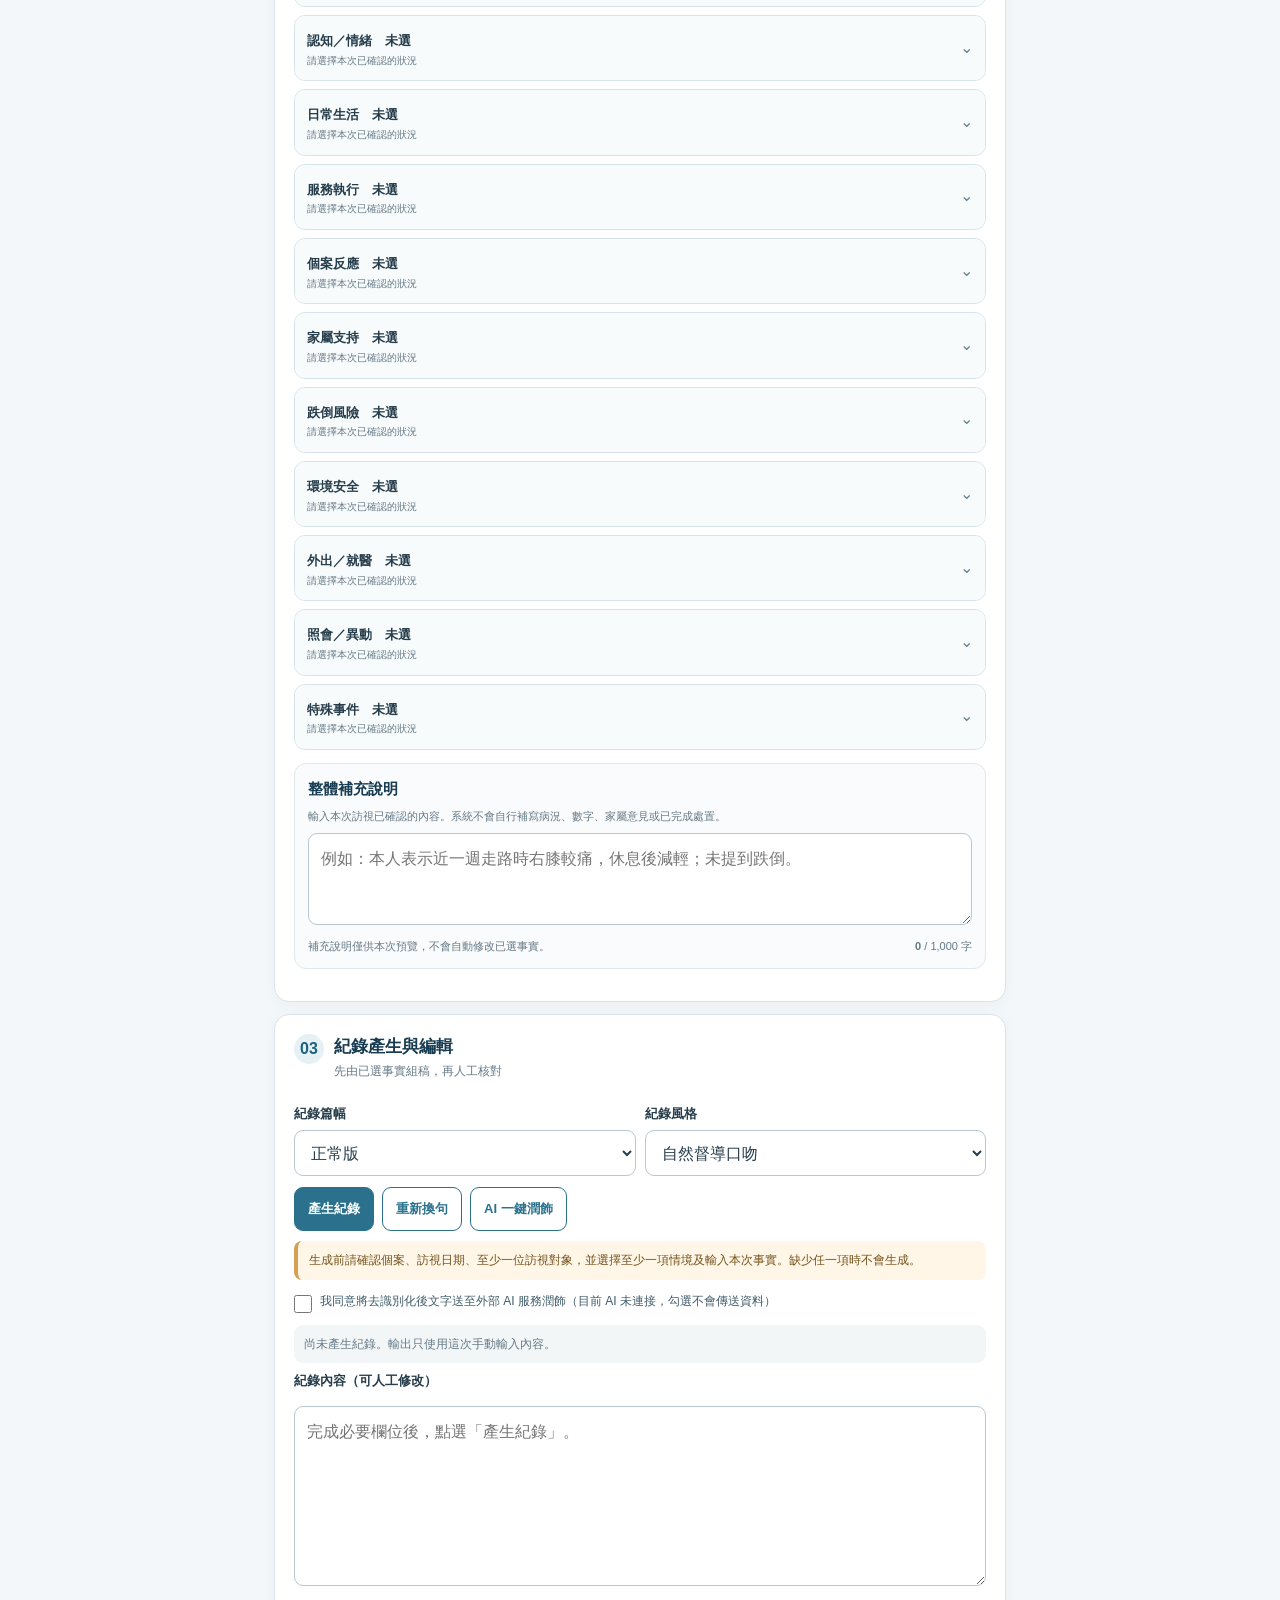
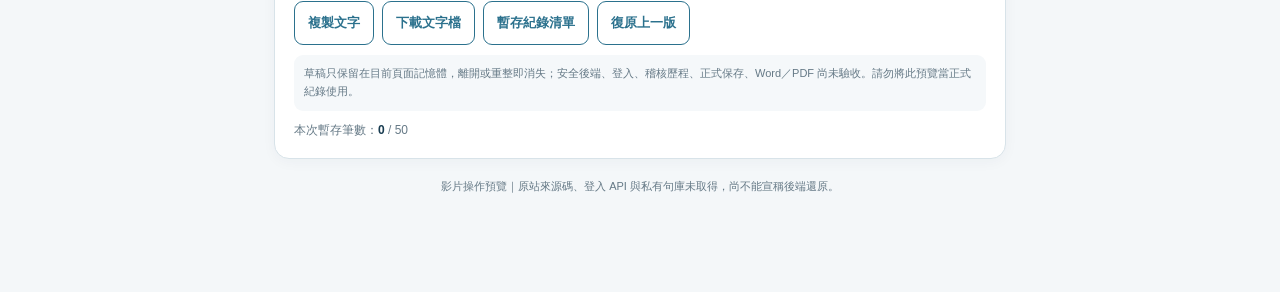
==== commit cab8085b: "fix: preserve facts across styles and restore versions" ====
--- a/video-visit/index.html
+++ b/video-visit/index.html
@@ -86,7 +86,7 @@
     <div id="recordStatus" class="record-status" role="status" aria-live="polite">尚未產生紀錄。輸出只使用這次手動輸入內容。</div>
     <label class="label" for="recordEditor">紀錄內容（可人工修改）</label>
     <textarea id="recordEditor" class="record-editor" maxlength="4000" placeholder="完成必要欄位後，點選「產生紀錄」。"></textarea>
-    <div class="btnrow"><button class="btn secondary" id="copyRecord">複製文字</button><button class="btn secondary" id="downloadRecord">下載文字檔</button><button class="btn secondary" id="saveDraft">暫存紀錄清單</button></div>
+    <div class="btnrow"><button class="btn secondary" id="copyRecord">複製文字</button><button class="btn secondary" id="downloadRecord">下載文字檔</button><button class="btn secondary" id="saveDraft">暫存紀錄清單</button><button class="btn secondary" id="restoreVersion">復原上一版</button></div>
     <div class="library-info">草稿只保留在目前頁面記憶體，離開或重整即消失；安全後端、登入、稽核歷程、正式保存、Word／PDF 尚未驗收。請勿將此預覽當正式紀錄使用。</div>
     <p class="case-count">本次暫存筆數：<b id="draftCount">0</b> / 50</p>
   </section>
@@ -144,10 +144,12 @@
 function generate(){const caseName=$("caseSelect").value,date=$("visitDate").value,targets=participants(),facts=collectFacts(),extra=$("extraNotes").value.trim();const missing=[];if(!caseName)missing.push("個案");if(!date)missing.push("訪視日期");if(!targets.length)missing.push("訪視對象");if(!facts.length)missing.push("至少一項情境");if(!facts.some(x=>x.text)&&!extra)missing.push("本次確認內容");
 if(missing.length){$("recordStatus").className="record-status warn";$("recordStatus").textContent="尚不能生成，請補齊："+missing.join("、")+"。";$("recordEditor").focus({preventScroll:true});return}
 const intro=date+"進行"+state.visitType+"，訪視對象為"+targets.join("、")+"。";const detailLines=facts.filter(f=>f.text).map(f=>f.name+"（"+f.status+"）："+f.text.replace(/[。；;]+$/,"")+"。");if(extra)detailLines.push(extra.replace(/[。；;]+$/,"")+"。");let output;
-if($("length").value==="detailed")output=intro+"\n"+detailLines.join("\n");else if($("length").value==="short")output=intro+detailLines.join("");else output=intro+detailLines.join($("tone").value==="plain"?"\n":"");
-state.baseText=output;state.text=output;state.versions.push(output);state.rephrase=0;$("recordEditor").value=output;$("recordStatus").className="record-status ok";$("recordStatus").textContent="已依本次已輸入事實產生預覽。各篇幅均保留已輸入的事實；請逐句核對。此版本尚未保存至受控後端。";toast("紀錄預覽已產生")}
+if($("length").value==="detailed")output=intro+"\n個案狀況與服務情形：\n"+detailLines.join("\n");else if($("length").value==="short")output=intro+detailLines.join("");else output=intro+detailLines.join($("tone").value==="plain"?"\n":"");
+state.baseText=output;state.text=output;state.versions=[output];state.rephrase=0;$("recordEditor").value=output;$("recordStatus").className="record-status ok";$("recordStatus").textContent="已依本次已輸入事實產生預覽。各篇幅均保留所有已輸入事實；請逐句核對。此版本尚未保存至受控後端。";toast("紀錄預覽已產生")}
 $("generate").addEventListener("click",generate);$("bottomGenerate").addEventListener("click",()=>{generate();$("step3").scrollIntoView({behavior:"smooth",block:"start"})});
-$("rephrase").addEventListener("click",()=>{if(!$("recordEditor").value.trim()){toast("請先產生紀錄");return}const labels=[...state.selected.entries()].map(([n,v])=>n+"（"+v+"）").join("、");const intro=state.rephrase%2===0?"本次"+state.visitType+"紀錄："+ "訪視摘要：";const next=intro+state.baseText;state.rephrase++;state.versions.push(next);$("recordEditor").value=next;state.text=next;$("recordStatus").textContent="已建立另一個表達版本；所有原始輸入與事實用字保留。可再次點選回到前一種呈現。";toast("已更換紀錄開頭")});
+$("rephrase").addEventListener("click",()=>{if(!$("recordEditor").value.trim()){toast("請先產生紀錄");return}const intro=state.rephrase%2===0?"本次"+state.visitType+"紀錄：":"訪視摘要：";const next=intro+state.baseText.replace(/^\d{4}-\d{2}-\d{2}進行[^。]*。/,"");state.rephrase++;state.versions.push(next);$("recordEditor").value=next;state.text=next;$("recordStatus").textContent="已建立另一個表達版本；原有事實文字完整保留。可按「復原上一版」還原。";toast("已更換紀錄開頭")});
+$("recordEditor").addEventListener("input",e=>state.text=e.target.value);
+$("restoreVersion").addEventListener("click",()=>{if(state.versions.length<2){toast("目前沒有可復原的前一版");return}state.versions.pop();const prev=state.versions.at(-1);$("recordEditor").value=prev;state.text=prev;$("recordStatus").textContent="已復原前一個紀錄版本；原始輸入事實保留。";toast("已復原上一版")});
 $("polish").addEventListener("click",()=>{if(!$("aiConsent").checked){toast("請先閱讀並勾選 AI 潤飾同意");return}toast("AI 未接通，沒有任何文字送出；目前不會執行潤飾。")});
 $("copyRecord").addEventListener("click",async()=>{const t=$("recordEditor").value;if(!t){toast("目前沒有可複製的紀錄");return}try{await navigator.clipboard.writeText(t);toast("已複製紀錄文字")}catch{const a=$("recordEditor");a.focus();a.select();toast("請使用裝置的複製功能") }});
 $("downloadRecord").addEventListener("click",()=>{const t=$("recordEditor").value;if(!t){toast("目前沒有可下載的紀錄");return}const blob=new Blob([t],{type:"text/plain;charset=utf-8"});const a=document.createElement("a");a.href=URL.createObjectURL(blob);a.download="家電訪紀錄預覽.txt";a.click();URL.revokeObjectURL(a.href);toast("已下載本機文字檔")});
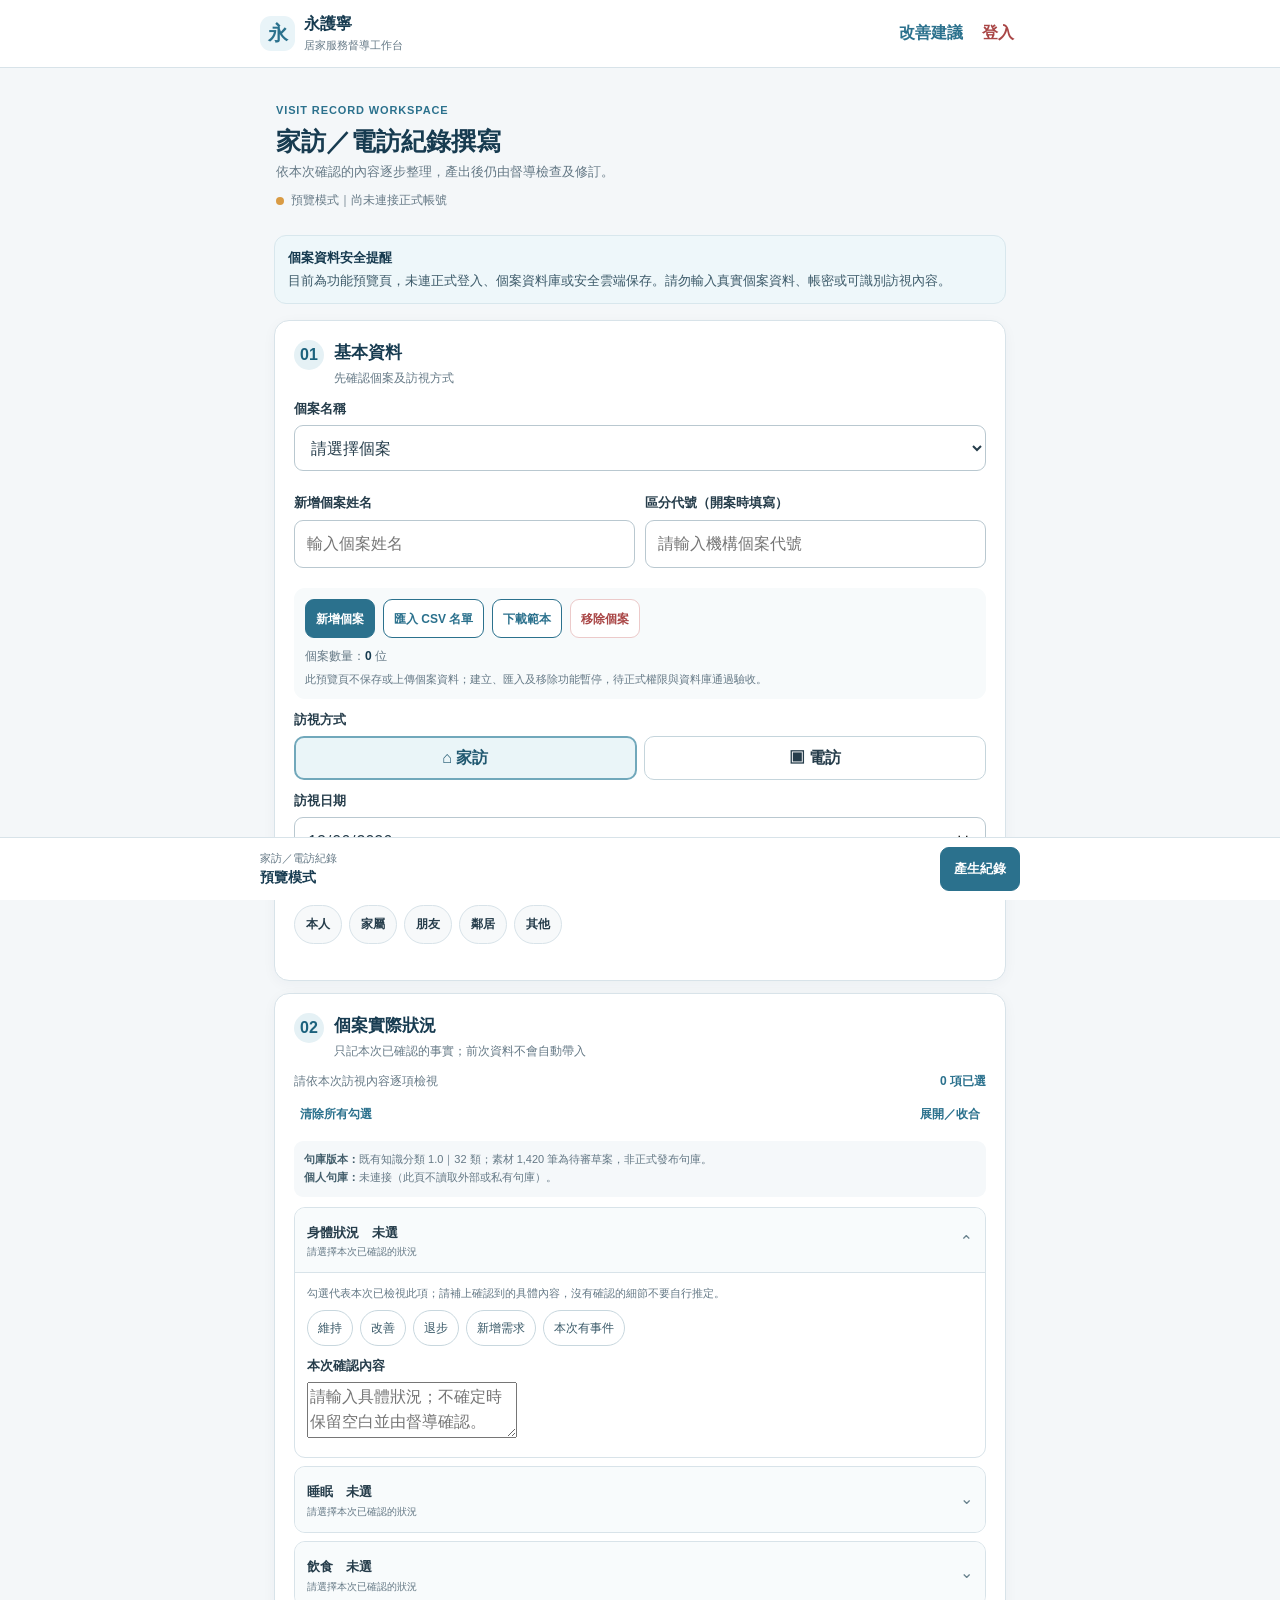
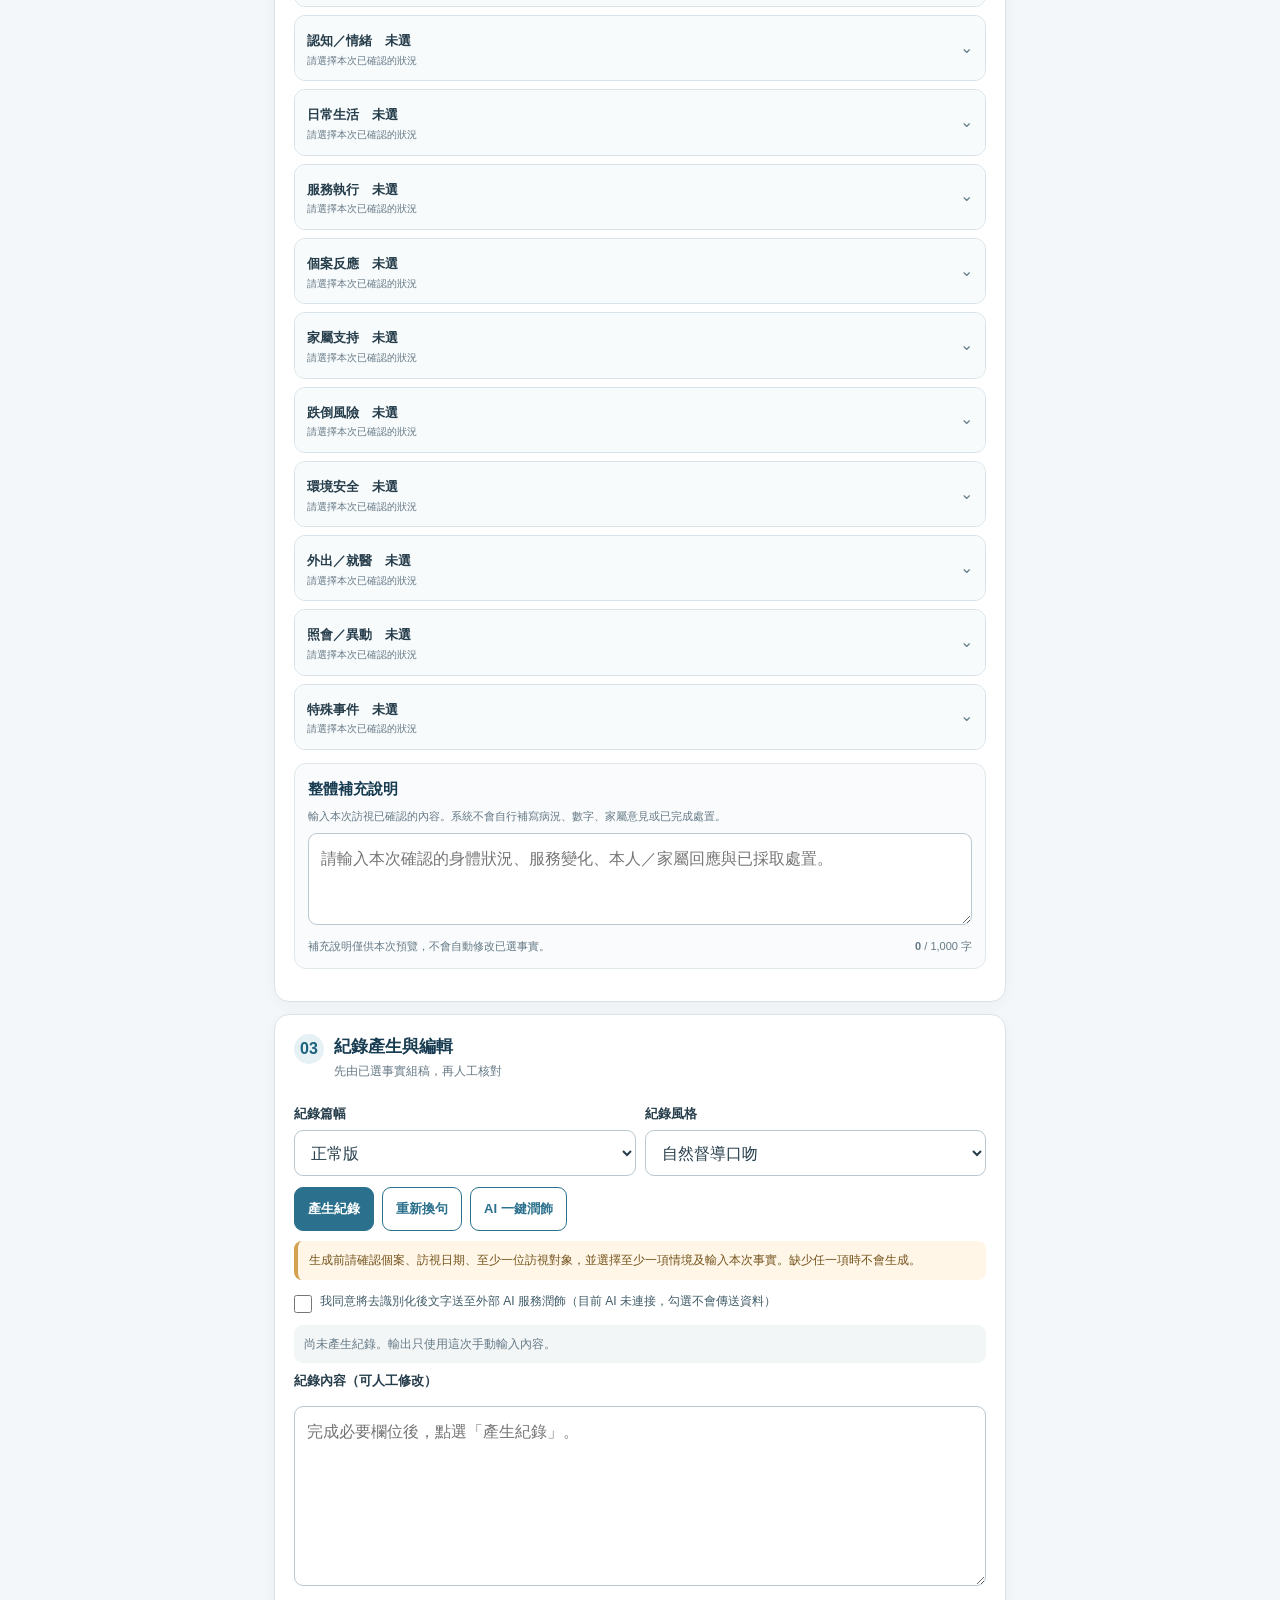
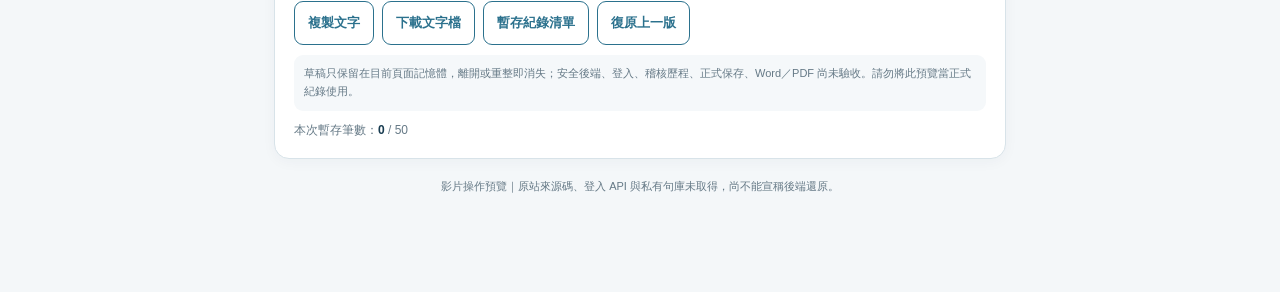
==== commit 50f6bf6e: "fix: remove invented case example from visit placeholder" ====
--- a/video-visit/index.html
+++ b/video-visit/index.html
@@ -65,7 +65,7 @@
     <div class="extra">
       <h3>整體補充說明</h3>
       <p class="small-note">輸入本次訪視已確認的內容。系統不會自行補寫病況、數字、家屬意見或已完成處置。</p>
-      <textarea id="extraNotes" maxlength="1000" placeholder="例如：本人表示近一週走路時右膝較痛，休息後減輕；未提到跌倒。"></textarea>
+      <textarea id="extraNotes" maxlength="1000" placeholder="請輸入本次確認的身體狀況、服務變化、本人／家屬回應與已採取處置。"></textarea>
       <div class="countline"><span>補充說明僅供本次預覽，不會自動修改已選事實。</span><span><b id="charCount">0</b> / 1,000 字</span></div>
     </div>
   </section>
@@ -144,10 +144,10 @@
 function generate(){const caseName=$("caseSelect").value,date=$("visitDate").value,targets=participants(),facts=collectFacts(),extra=$("extraNotes").value.trim();const missing=[];if(!caseName)missing.push("個案");if(!date)missing.push("訪視日期");if(!targets.length)missing.push("訪視對象");if(!facts.length)missing.push("至少一項情境");if(!facts.some(x=>x.text)&&!extra)missing.push("本次確認內容");
 if(missing.length){$("recordStatus").className="record-status warn";$("recordStatus").textContent="尚不能生成，請補齊："+missing.join("、")+"。";$("recordEditor").focus({preventScroll:true});return}
 const intro=date+"進行"+state.visitType+"，訪視對象為"+targets.join("、")+"。";const detailLines=facts.filter(f=>f.text).map(f=>f.name+"（"+f.status+"）："+f.text.replace(/[。；;]+$/,"")+"。");if(extra)detailLines.push(extra.replace(/[。；;]+$/,"")+"。");let output;
-if($("length").value==="detailed")output=intro+"\n個案狀況與服務情形：\n"+detailLines.join("\n");else if($("length").value==="short")output=intro+detailLines.join("");else output=intro+detailLines.join($("tone").value==="plain"?"\n":"");
+if($("length").value==="detailed")output=intro+"\n本次確認內容：\n"+detailLines.join("\n");else if($("length").value==="short")output=intro+detailLines.join("");else output=intro+detailLines.join($("tone").value==="plain"?"\n":"");
 state.baseText=output;state.text=output;state.versions=[output];state.rephrase=0;$("recordEditor").value=output;$("recordStatus").className="record-status ok";$("recordStatus").textContent="已依本次已輸入事實產生預覽。各篇幅均保留所有已輸入事實；請逐句核對。此版本尚未保存至受控後端。";toast("紀錄預覽已產生")}
 $("generate").addEventListener("click",generate);$("bottomGenerate").addEventListener("click",()=>{generate();$("step3").scrollIntoView({behavior:"smooth",block:"start"})});
-$("rephrase").addEventListener("click",()=>{if(!$("recordEditor").value.trim()){toast("請先產生紀錄");return}const intro=state.rephrase%2===0?"本次"+state.visitType+"紀錄：":"訪視摘要：";const next=intro+state.baseText.replace(/^\d{4}-\d{2}-\d{2}進行[^。]*。/,"");state.rephrase++;state.versions.push(next);$("recordEditor").value=next;state.text=next;$("recordStatus").textContent="已建立另一個表達版本；原有事實文字完整保留。可按「復原上一版」還原。";toast("已更換紀錄開頭")});
+$("rephrase").addEventListener("click",()=>{if(!$("recordEditor").value.trim()){toast("請先產生紀錄");return}const current=$("recordEditor").value;const body=current.replace(/^(?:(?:本次(?:家訪|電訪)紀錄：)|(?:訪視摘要：)|(?:\d{4}-\d{2}-\d{2}進行[^。]*。))/,"");const intro=state.rephrase%2===0?"本次"+state.visitType+"紀錄：":"訪視摘要：";const next=intro+body;state.rephrase++;state.versions.push(next);$("recordEditor").value=next;state.text=next;$("recordStatus").textContent="已建立另一個表達版本；原有事實文字完整保留。可按「復原上一版」還原。";toast("已更換紀錄開頭")});
 $("recordEditor").addEventListener("input",e=>state.text=e.target.value);
 $("restoreVersion").addEventListener("click",()=>{if(state.versions.length<2){toast("目前沒有可復原的前一版");return}state.versions.pop();const prev=state.versions.at(-1);$("recordEditor").value=prev;state.text=prev;$("recordStatus").textContent="已復原前一個紀錄版本；原始輸入事實保留。";toast("已復原上一版")});
 $("polish").addEventListener("click",()=>{if(!$("aiConsent").checked){toast("請先閱讀並勾選 AI 潤飾同意");return}toast("AI 未接通，沒有任何文字送出；目前不會執行潤飾。")});
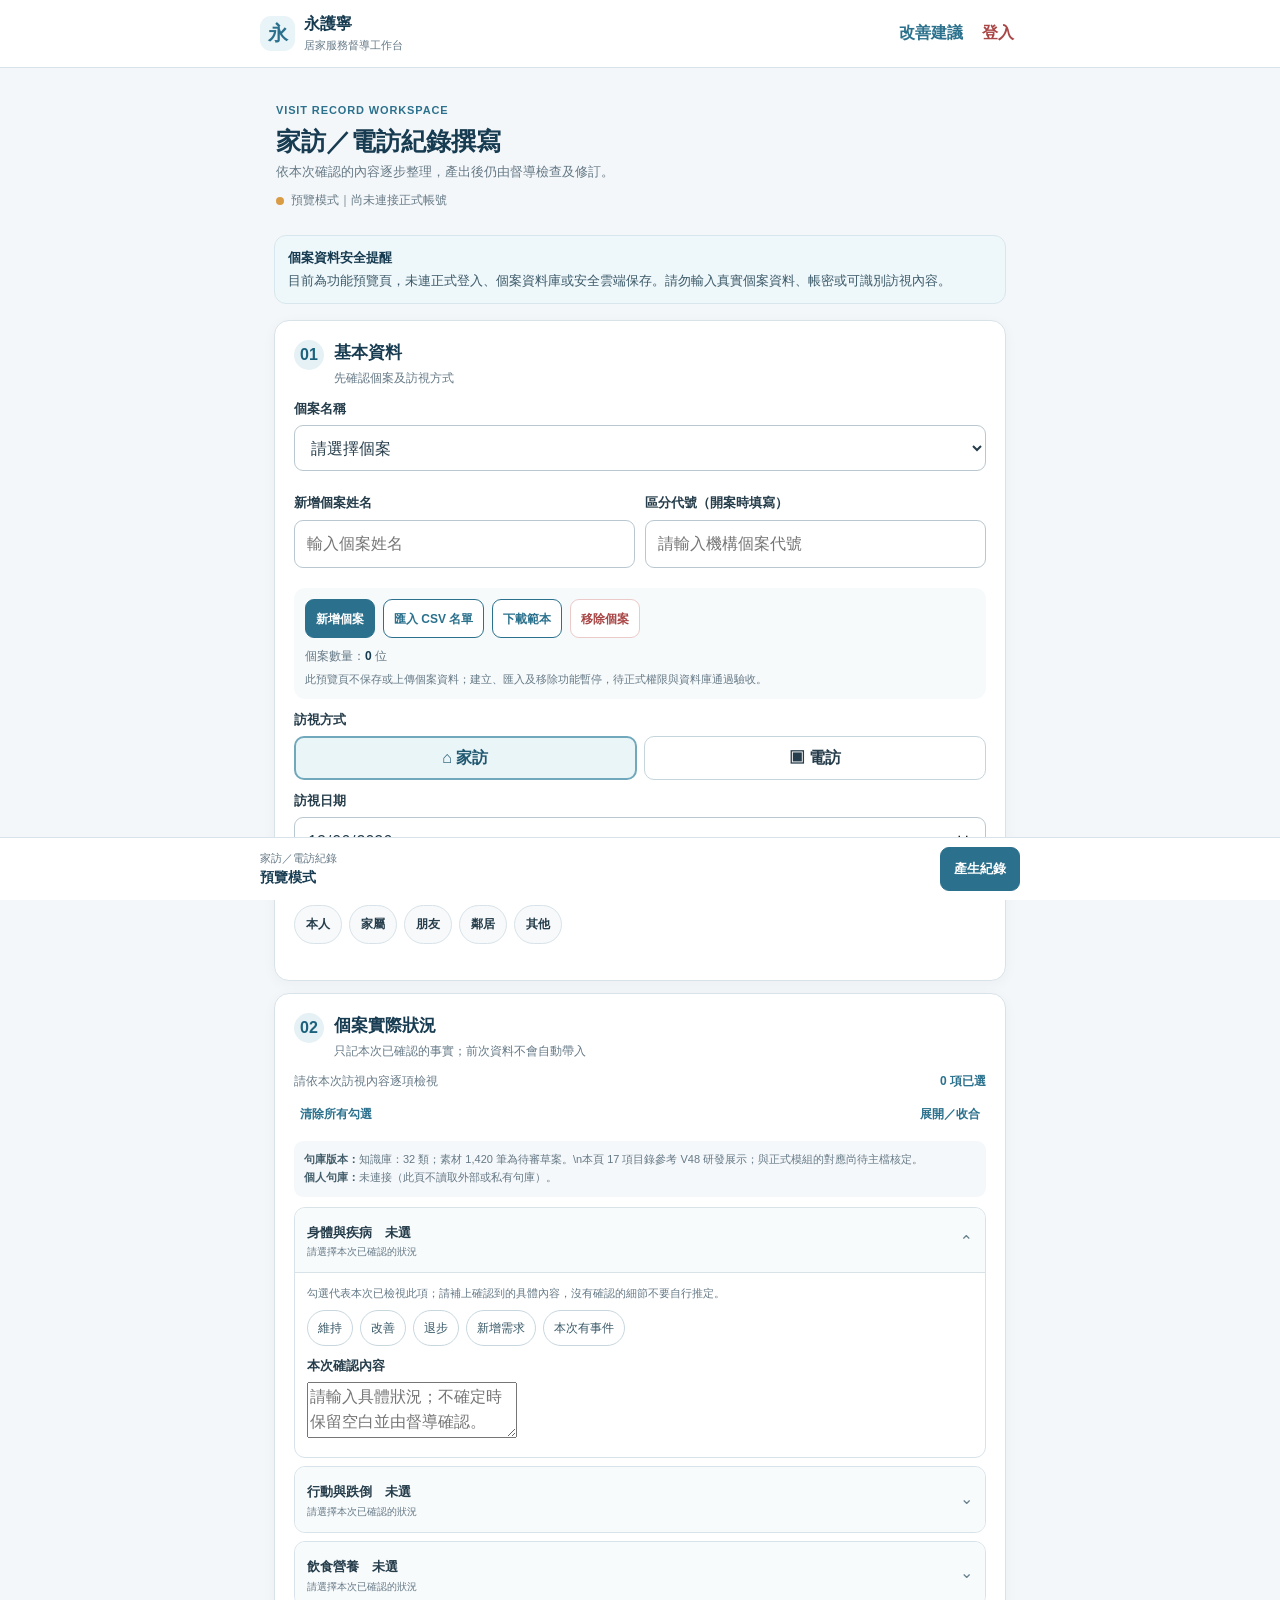
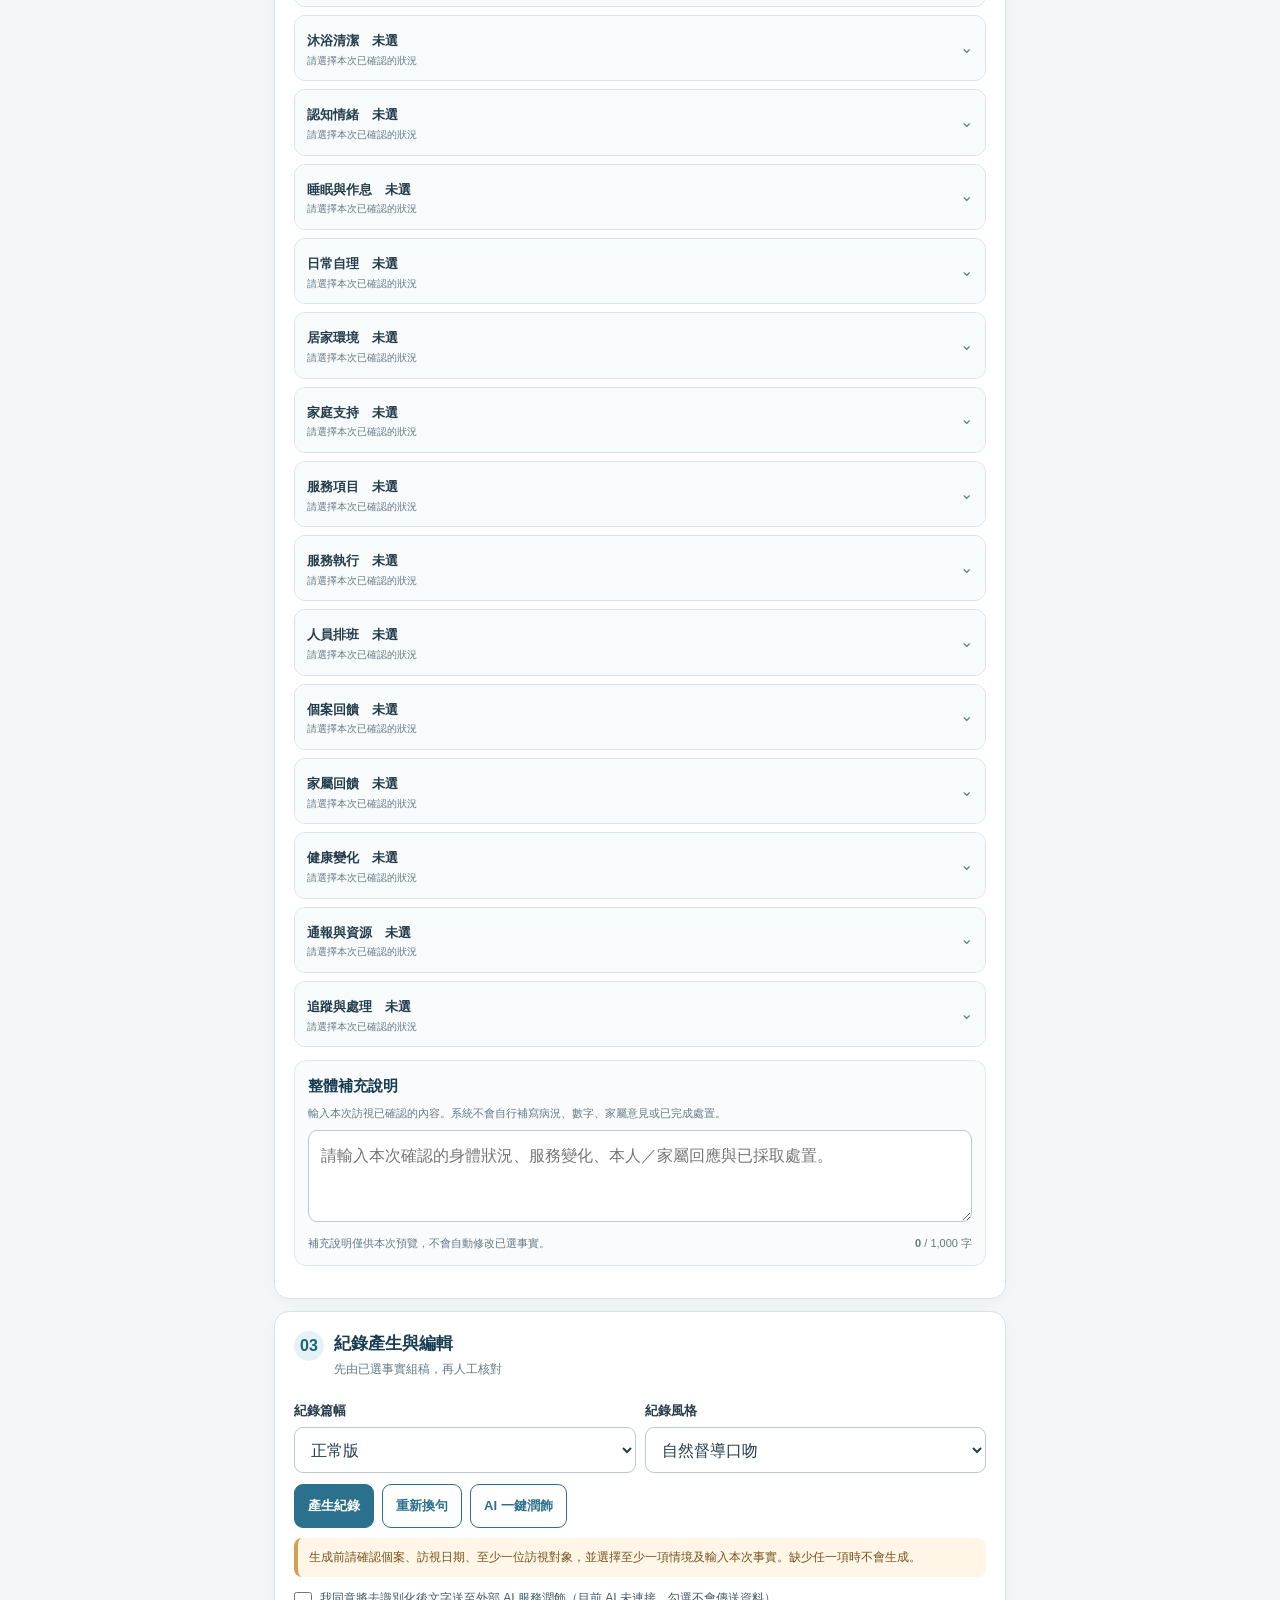
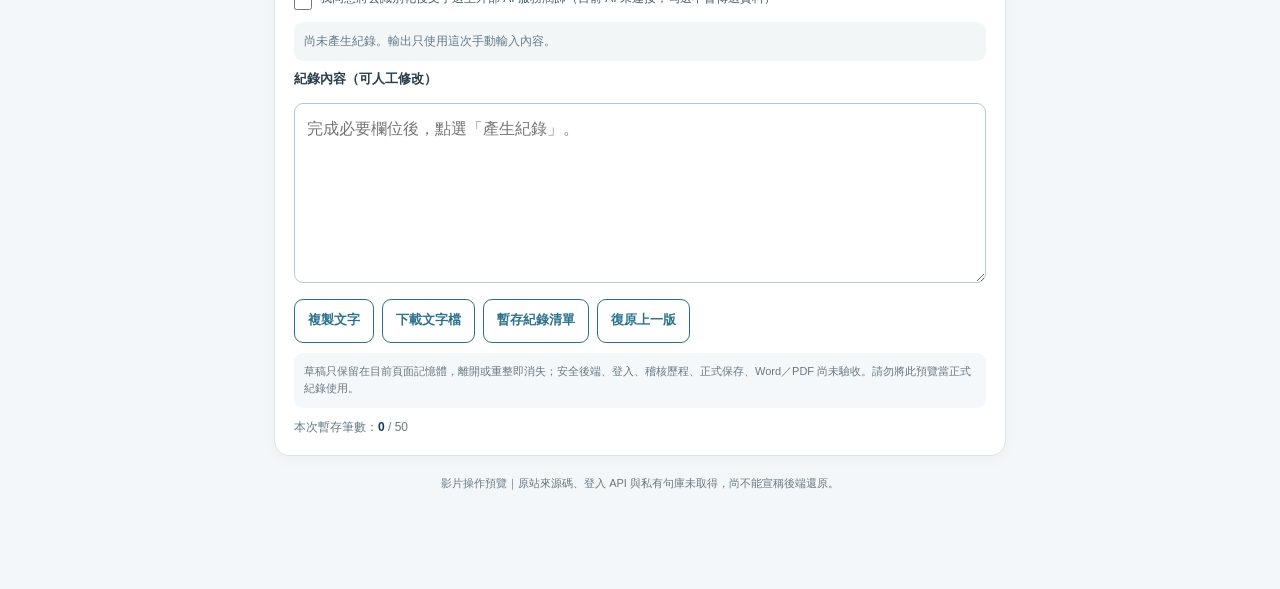
==== commit 849e4190: "feat: restore 17 draft visit categories from V48" ====
--- a/video-visit/index.html
+++ b/video-visit/index.html
@@ -60,7 +60,7 @@
     <div class="step-title"><span class="step-no">02</span><div><h2 id="step2">個案實際狀況</h2><p>只記本次已確認的事實；前次資料不會自動帶入</p></div></div>
     <div class="question-meta"><span>請依本次訪視內容逐項檢視</span><span class="counter"><b id="selectedCount">0</b> 項已選</span></div>
     <div class="step-actions"><button id="clearFacts">清除所有勾選</button><button id="openAll">展開／收合</button></div>
-    <div class="library-info"><b>句庫版本：</b>既有知識分類 1.0｜32 類；素材 1,420 筆為待審草案，非正式發布句庫。<br><b>個人句庫：</b>未連接（此頁不讀取外部或私有句庫）。</div>
+    <div class="library-info"><b>句庫版本：</b>知識庫：32 類；素材 1,420 筆為待審草案。\n本頁 17 項目錄參考 V48 研發展示；與正式模組的對應尚待主檔核定。<br><b>個人句庫：</b>未連接（此頁不讀取外部或私有句庫）。</div>
     <div id="accordionRoot"></div>
     <div class="extra">
       <h3>整體補充說明</h3>
@@ -110,7 +110,7 @@
 <script>
 "use strict";
 const $=id=>document.getElementById(id);
-const categories=["身體狀況","睡眠","飲食","認知／情緒","日常生活","服務執行","個案反應","家屬支持","跌倒風險","環境安全","外出／就醫","照會／異動","特殊事件"];
+const categories=["身體與疾病","行動與跌倒","飲食營養","沐浴清潔","認知情緒","睡眠與作息","日常自理","居家環境","家庭支持","服務項目","服務執行","人員排班","個案回饋","家屬回饋","健康變化","通報與資源","追蹤與處理"];
 const state={visitType:"家訪",open:0,selected:new Map(),drafts:[],versions:[],baseText:"",text:"",rephrase:0,allOpen:false};
 const today=new Date();$("visitDate").value=[today.getFullYear(),String(today.getMonth()+1).padStart(2,"0"),String(today.getDate()).padStart(2,"0")].join("-");
 function toast(s){const el=$("toast");el.textContent=s;el.classList.add("show");clearTimeout(window.toastTimer);window.toastTimer=setTimeout(()=>el.classList.remove("show"),2600)}
